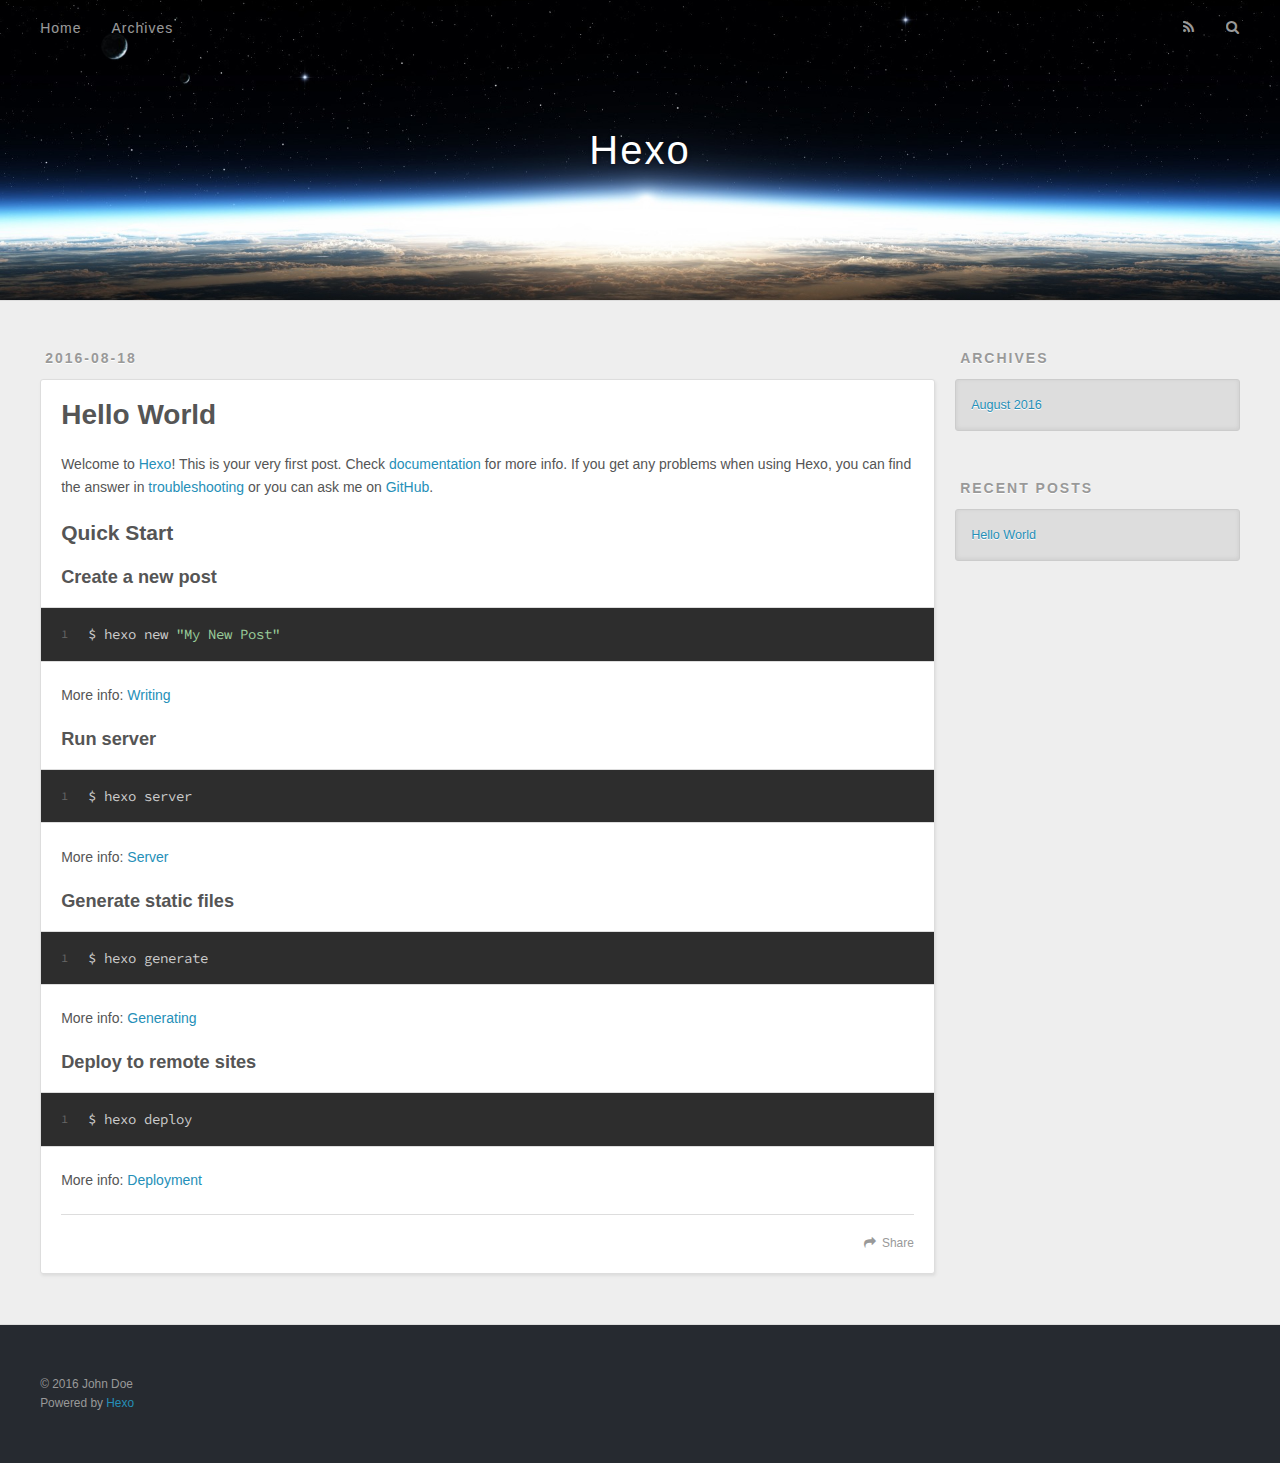
==== index.html @ 41f5c9bd "Site updated: 2016-08-18 12:53:48" ====
<!DOCTYPE html>
<html>
<head>
  <meta charset="utf-8">
  
  <title>Hexo</title>
  <meta name="viewport" content="width=device-width, initial-scale=1, maximum-scale=1">
  <meta property="og:type" content="website">
<meta property="og:title" content="Hexo">
<meta property="og:url" content="http://yoursite.com/index.html">
<meta property="og:site_name" content="Hexo">
<meta name="twitter:card" content="summary">
<meta name="twitter:title" content="Hexo">
  
    <link rel="alternate" href="/atom.xml" title="Hexo" type="application/atom+xml">
  
  
    <link rel="icon" href="/favicon.png">
  
  
    <link href="//fonts.googleapis.com/css?family=Source+Code+Pro" rel="stylesheet" type="text/css">
  
  <link rel="stylesheet" href="/css/style.css">
  

</head>

<body>
  <div id="container">
    <div id="wrap">
      <header id="header">
  <div id="banner"></div>
  <div id="header-outer" class="outer">
    <div id="header-title" class="inner">
      <h1 id="logo-wrap">
        <a href="/" id="logo">Hexo</a>
      </h1>
      
    </div>
    <div id="header-inner" class="inner">
      <nav id="main-nav">
        <a id="main-nav-toggle" class="nav-icon"></a>
        
          <a class="main-nav-link" href="/">Home</a>
        
          <a class="main-nav-link" href="/archives">Archives</a>
        
      </nav>
      <nav id="sub-nav">
        
          <a id="nav-rss-link" class="nav-icon" href="/atom.xml" title="RSS Feed"></a>
        
        <a id="nav-search-btn" class="nav-icon" title="Search"></a>
      </nav>
      <div id="search-form-wrap">
        <form action="//google.com/search" method="get" accept-charset="UTF-8" class="search-form"><input type="search" name="q" results="0" class="search-form-input" placeholder="Search"><button type="submit" class="search-form-submit">&#xF002;</button><input type="hidden" name="sitesearch" value="http://yoursite.com"></form>
      </div>
    </div>
  </div>
</header>
      <div class="outer">
        <section id="main">
  
    <article id="post-hello-world" class="article article-type-post" itemscope itemprop="blogPost">
  <div class="article-meta">
    <a href="/2016/08/18/hello-world/" class="article-date">
  <time datetime="2016-08-18T04:50:24.000Z" itemprop="datePublished">2016-08-18</time>
</a>
    
  </div>
  <div class="article-inner">
    
    
      <header class="article-header">
        
  
    <h1 itemprop="name">
      <a class="article-title" href="/2016/08/18/hello-world/">Hello World</a>
    </h1>
  

      </header>
    
    <div class="article-entry" itemprop="articleBody">
      
        <p>Welcome to <a href="https://hexo.io/" target="_blank" rel="external">Hexo</a>! This is your very first post. Check <a href="https://hexo.io/docs/" target="_blank" rel="external">documentation</a> for more info. If you get any problems when using Hexo, you can find the answer in <a href="https://hexo.io/docs/troubleshooting.html" target="_blank" rel="external">troubleshooting</a> or you can ask me on <a href="https://github.com/hexojs/hexo/issues" target="_blank" rel="external">GitHub</a>.</p>
<h2 id="Quick-Start"><a href="#Quick-Start" class="headerlink" title="Quick Start"></a>Quick Start</h2><h3 id="Create-a-new-post"><a href="#Create-a-new-post" class="headerlink" title="Create a new post"></a>Create a new post</h3><figure class="highlight bash"><table><tr><td class="gutter"><pre><div class="line">1</div></pre></td><td class="code"><pre><div class="line">$ hexo new <span class="string">"My New Post"</span></div></pre></td></tr></table></figure>
<p>More info: <a href="https://hexo.io/docs/writing.html" target="_blank" rel="external">Writing</a></p>
<h3 id="Run-server"><a href="#Run-server" class="headerlink" title="Run server"></a>Run server</h3><figure class="highlight bash"><table><tr><td class="gutter"><pre><div class="line">1</div></pre></td><td class="code"><pre><div class="line">$ hexo server</div></pre></td></tr></table></figure>
<p>More info: <a href="https://hexo.io/docs/server.html" target="_blank" rel="external">Server</a></p>
<h3 id="Generate-static-files"><a href="#Generate-static-files" class="headerlink" title="Generate static files"></a>Generate static files</h3><figure class="highlight bash"><table><tr><td class="gutter"><pre><div class="line">1</div></pre></td><td class="code"><pre><div class="line">$ hexo generate</div></pre></td></tr></table></figure>
<p>More info: <a href="https://hexo.io/docs/generating.html" target="_blank" rel="external">Generating</a></p>
<h3 id="Deploy-to-remote-sites"><a href="#Deploy-to-remote-sites" class="headerlink" title="Deploy to remote sites"></a>Deploy to remote sites</h3><figure class="highlight bash"><table><tr><td class="gutter"><pre><div class="line">1</div></pre></td><td class="code"><pre><div class="line">$ hexo deploy</div></pre></td></tr></table></figure>
<p>More info: <a href="https://hexo.io/docs/deployment.html" target="_blank" rel="external">Deployment</a></p>

      
    </div>
    <footer class="article-footer">
      <a data-url="http://yoursite.com/2016/08/18/hello-world/" data-id="cirzupwsw00000p3803bj6xdi" class="article-share-link">Share</a>
      
      
    </footer>
  </div>
  
</article>


  

</section>
        
          <aside id="sidebar">
  
    

  
    

  
    
  
    
  <div class="widget-wrap">
    <h3 class="widget-title">Archives</h3>
    <div class="widget">
      <ul class="archive-list"><li class="archive-list-item"><a class="archive-list-link" href="/archives/2016/08/">August 2016</a></li></ul>
    </div>
  </div>


  
    
  <div class="widget-wrap">
    <h3 class="widget-title">Recent Posts</h3>
    <div class="widget">
      <ul>
        
          <li>
            <a href="/2016/08/18/hello-world/">Hello World</a>
          </li>
        
      </ul>
    </div>
  </div>

  
</aside>
        
      </div>
      <footer id="footer">
  
  <div class="outer">
    <div id="footer-info" class="inner">
      &copy; 2016 John Doe<br>
      Powered by <a href="http://hexo.io/" target="_blank">Hexo</a>
    </div>
  </div>
</footer>
    </div>
    <nav id="mobile-nav">
  
    <a href="/" class="mobile-nav-link">Home</a>
  
    <a href="/archives" class="mobile-nav-link">Archives</a>
  
</nav>
    

<script src="//ajax.googleapis.com/ajax/libs/jquery/2.0.3/jquery.min.js"></script>


  <link rel="stylesheet" href="/fancybox/jquery.fancybox.css">
  <script src="/fancybox/jquery.fancybox.pack.js"></script>


<script src="/js/script.js"></script>

  </div>
</body>
</html>
---- css/style.css ----
body {
  width: 100%;
}
body:before,
body:after {
  content: "";
  display: table;
}
body:after {
  clear: both;
}
html,
body,
div,
span,
applet,
object,
iframe,
h1,
h2,
h3,
h4,
h5,
h6,
p,
blockquote,
pre,
a,
abbr,
acronym,
address,
big,
cite,
code,
del,
dfn,
em,
img,
ins,
kbd,
q,
s,
samp,
small,
strike,
strong,
sub,
sup,
tt,
var,
dl,
dt,
dd,
ol,
ul,
li,
fieldset,
form,
label,
legend,
table,
caption,
tbody,
tfoot,
thead,
tr,
th,
td {
  margin: 0;
  padding: 0;
  border: 0;
  outline: 0;
  font-weight: inherit;
  font-style: inherit;
  font-family: inherit;
  font-size: 100%;
  vertical-align: baseline;
}
body {
  line-height: 1;
  color: #000;
  background: #fff;
}
ol,
ul {
  list-style: none;
}
table {
  border-collapse: separate;
  border-spacing: 0;
  vertical-align: middle;
}
caption,
th,
td {
  text-align: left;
  font-weight: normal;
  vertical-align: middle;
}
a img {
  border: none;
}
input,
button {
  margin: 0;
  padding: 0;
}
input::-moz-focus-inner,
button::-moz-focus-inner {
  border: 0;
  padding: 0;
}
@font-face {
  font-family: FontAwesome;
  font-style: normal;
  font-weight: normal;
  src: url("fonts/fontawesome-webfont.eot?v=#4.0.3");
  src: url("fonts/fontawesome-webfont.eot?#iefix&v=#4.0.3") format("embedded-opentype"), url("fonts/fontawesome-webfont.woff?v=#4.0.3") format("woff"), url("fonts/fontawesome-webfont.ttf?v=#4.0.3") format("truetype"), url("fonts/fontawesome-webfont.svg#fontawesomeregular?v=#4.0.3") format("svg");
}
html,
body,
#container {
  height: 100%;
}
body {
  background: #eee;
  font: 14px "Helvetica Neue", Helvetica, Arial, sans-serif;
  -webkit-text-size-adjust: 100%;
}
.outer {
  max-width: 1220px;
  margin: 0 auto;
  padding: 0 20px;
}
.outer:before,
.outer:after {
  content: "";
  display: table;
}
.outer:after {
  clear: both;
}
.inner {
  display: inline;
  float: left;
  width: 98.33333333333333%;
  margin: 0 0.833333333333333%;
}
.left,
.alignleft {
  float: left;
}
.right,
.alignright {
  float: right;
}
.clear {
  clear: both;
}
#container {
  position: relative;
}
.mobile-nav-on {
  overflow: hidden;
}
#wrap {
  height: 100%;
  width: 100%;
  position: absolute;
  top: 0;
  left: 0;
  -webkit-transition: 0.2s ease-out;
  -moz-transition: 0.2s ease-out;
  -ms-transition: 0.2s ease-out;
  transition: 0.2s ease-out;
  z-index: 1;
  background: #eee;
}
.mobile-nav-on #wrap {
  left: 280px;
}
@media screen and (min-width: 768px) {
  #main {
    display: inline;
    float: left;
    width: 73.33333333333333%;
    margin: 0 0.833333333333333%;
  }
}
.article-date,
.article-category-link,
.archive-year,
.widget-title {
  text-decoration: none;
  text-transform: uppercase;
  letter-spacing: 2px;
  color: #999;
  margin-bottom: 1em;
  margin-left: 5px;
  line-height: 1em;
  text-shadow: 0 1px #fff;
  font-weight: bold;
}
.article-inner,
.archive-article-inner {
  background: #fff;
  -webkit-box-shadow: 1px 2px 3px #ddd;
  box-shadow: 1px 2px 3px #ddd;
  border: 1px solid #ddd;
  border-radius: 3px;
}
.article-entry h1,
.widget h1 {
  font-size: 2em;
}
.article-entry h2,
.widget h2 {
  font-size: 1.5em;
}
.article-entry h3,
.widget h3 {
  font-size: 1.3em;
}
.article-entry h4,
.widget h4 {
  font-size: 1.2em;
}
.article-entry h5,
.widget h5 {
  font-size: 1em;
}
.article-entry h6,
.widget h6 {
  font-size: 1em;
  color: #999;
}
.article-entry hr,
.widget hr {
  border: 1px dashed #ddd;
}
.article-entry strong,
.widget strong {
  font-weight: bold;
}
.article-entry em,
.widget em,
.article-entry cite,
.widget cite {
  font-style: italic;
}
.article-entry sup,
.widget sup,
.article-entry sub,
.widget sub {
  font-size: 0.75em;
  line-height: 0;
  position: relative;
  vertical-align: baseline;
}
.article-entry sup,
.widget sup {
  top: -0.5em;
}
.article-entry sub,
.widget sub {
  bottom: -0.2em;
}
.article-entry small,
.widget small {
  font-size: 0.85em;
}
.article-entry acronym,
.widget acronym,
.article-entry abbr,
.widget abbr {
  border-bottom: 1px dotted;
}
.article-entry ul,
.widget ul,
.article-entry ol,
.widget ol,
.article-entry dl,
.widget dl {
  margin: 0 20px;
  line-height: 1.6em;
}
.article-entry ul ul,
.widget ul ul,
.article-entry ol ul,
.widget ol ul,
.article-entry ul ol,
.widget ul ol,
.article-entry ol ol,
.widget ol ol {
  margin-top: 0;
  margin-bottom: 0;
}
.article-entry ul,
.widget ul {
  list-style: disc;
}
.article-entry ol,
.widget ol {
  list-style: decimal;
}
.article-entry dt,
.widget dt {
  font-weight: bold;
}
#header {
  height: 300px;
  position: relative;
  border-bottom: 1px solid #ddd;
}
#header:before,
#header:after {
  content: "";
  position: absolute;
  left: 0;
  right: 0;
  height: 40px;
}
#header:before {
  top: 0;
  background: -webkit-linear-gradient(rgba(0,0,0,0.2), transparent);
  background: -moz-linear-gradient(rgba(0,0,0,0.2), transparent);
  background: -ms-linear-gradient(rgba(0,0,0,0.2), transparent);
  background: linear-gradient(rgba(0,0,0,0.2), transparent);
}
#header:after {
  bottom: 0;
  background: -webkit-linear-gradient(transparent, rgba(0,0,0,0.2));
  background: -moz-linear-gradient(transparent, rgba(0,0,0,0.2));
  background: -ms-linear-gradient(transparent, rgba(0,0,0,0.2));
  background: linear-gradient(transparent, rgba(0,0,0,0.2));
}
#header-outer {
  height: 100%;
  position: relative;
}
#header-inner {
  position: relative;
  overflow: hidden;
}
#banner {
  position: absolute;
  top: 0;
  left: 0;
  width: 100%;
  height: 100%;
  background: url("images/banner.jpg") center #000;
  -webkit-background-size: cover;
  -moz-background-size: cover;
  background-size: cover;
  z-index: -1;
}
#header-title {
  text-align: center;
  height: 40px;
  position: absolute;
  top: 50%;
  left: 0;
  margin-top: -20px;
}
#logo,
#subtitle {
  text-decoration: none;
  color: #fff;
  font-weight: 300;
  text-shadow: 0 1px 4px rgba(0,0,0,0.3);
}
#logo {
  font-size: 40px;
  line-height: 40px;
  letter-spacing: 2px;
}
#subtitle {
  font-size: 16px;
  line-height: 16px;
  letter-spacing: 1px;
}
#subtitle-wrap {
  margin-top: 16px;
}
#main-nav {
  float: left;
  margin-left: -15px;
}
.nav-icon,
.main-nav-link {
  float: left;
  color: #fff;
  opacity: 0.6;
  text-decoration: none;
  text-shadow: 0 1px rgba(0,0,0,0.2);
  -webkit-transition: opacity 0.2s;
  -moz-transition: opacity 0.2s;
  -ms-transition: opacity 0.2s;
  transition: opacity 0.2s;
  display: block;
  padding: 20px 15px;
}
.nav-icon:hover,
.main-nav-link:hover {
  opacity: 1;
}
.nav-icon {
  font-family: FontAwesome;
  text-align: center;
  font-size: 14px;
  width: 14px;
  height: 14px;
  padding: 20px 15px;
  position: relative;
  cursor: pointer;
}
.main-nav-link {
  font-weight: 300;
  letter-spacing: 1px;
}
@media screen and (max-width: 479px) {
  .main-nav-link {
    display: none;
  }
}
#main-nav-toggle {
  display: none;
}
#main-nav-toggle:before {
  content: "\f0c9";
}
@media screen and (max-width: 479px) {
  #main-nav-toggle {
    display: block;
  }
}
#sub-nav {
  float: right;
  margin-right: -15px;
}
#nav-rss-link:before {
  content: "\f09e";
}
#nav-search-btn:before {
  content: "\f002";
}
#search-form-wrap {
  position: absolute;
  top: 15px;
  width: 150px;
  height: 30px;
  right: -150px;
  opacity: 0;
  -webkit-transition: 0.2s ease-out;
  -moz-transition: 0.2s ease-out;
  -ms-transition: 0.2s ease-out;
  transition: 0.2s ease-out;
}
#search-form-wrap.on {
  opacity: 1;
  right: 0;
}
@media screen and (max-width: 479px) {
  #search-form-wrap {
    width: 100%;
    right: -100%;
  }
}
.search-form {
  position: absolute;
  top: 0;
  left: 0;
  right: 0;
  background: #fff;
  padding: 5px 15px;
  border-radius: 15px;
  -webkit-box-shadow: 0 0 10px rgba(0,0,0,0.3);
  box-shadow: 0 0 10px rgba(0,0,0,0.3);
}
.search-form-input {
  border: none;
  background: none;
  color: #555;
  width: 100%;
  font: 13px "Helvetica Neue", Helvetica, Arial, sans-serif;
  outline: none;
}
.search-form-input::-webkit-search-results-decoration,
.search-form-input::-webkit-search-cancel-button {
  -webkit-appearance: none;
}
.search-form-submit {
  position: absolute;
  top: 50%;
  right: 10px;
  margin-top: -7px;
  font: 13px FontAwesome;
  border: none;
  background: none;
  color: #bbb;
  cursor: pointer;
}
.search-form-submit:hover,
.search-form-submit:focus {
  color: #777;
}
.article {
  margin: 50px 0;
}
.article-inner {
  overflow: hidden;
}
.article-meta:before,
.article-meta:after {
  content: "";
  display: table;
}
.article-meta:after {
  clear: both;
}
.article-date {
  float: left;
}
.article-category {
  float: left;
  line-height: 1em;
  color: #ccc;
  text-shadow: 0 1px #fff;
  margin-left: 8px;
}
.article-category:before {
  content: "\2022";
}
.article-category-link {
  margin: 0 12px 1em;
}
.article-header {
  padding: 20px 20px 0;
}
.article-title {
  text-decoration: none;
  font-size: 2em;
  font-weight: bold;
  color: #555;
  line-height: 1.1em;
  -webkit-transition: color 0.2s;
  -moz-transition: color 0.2s;
  -ms-transition: color 0.2s;
  transition: color 0.2s;
}
a.article-title:hover {
  color: #258fb8;
}
.article-entry {
  color: #555;
  padding: 0 20px;
}
.article-entry:before,
.article-entry:after {
  content: "";
  display: table;
}
.article-entry:after {
  clear: both;
}
.article-entry p,
.article-entry table {
  line-height: 1.6em;
  margin: 1.6em 0;
}
.article-entry h1,
.article-entry h2,
.article-entry h3,
.article-entry h4,
.article-entry h5,
.article-entry h6 {
  font-weight: bold;
}
.article-entry h1,
.article-entry h2,
.article-entry h3,
.article-entry h4,
.article-entry h5,
.article-entry h6 {
  line-height: 1.1em;
  margin: 1.1em 0;
}
.article-entry a {
  color: #258fb8;
  text-decoration: none;
}
.article-entry a:hover {
  text-decoration: underline;
}
.article-entry ul,
.article-entry ol,
.article-entry dl {
  margin-top: 1.6em;
  margin-bottom: 1.6em;
}
.article-entry img,
.article-entry video {
  max-width: 100%;
  height: auto;
  display: block;
  margin: auto;
}
.article-entry iframe {
  border: none;
}
.article-entry table {
  width: 100%;
  border-collapse: collapse;
  border-spacing: 0;
}
.article-entry th {
  font-weight: bold;
  border-bottom: 3px solid #ddd;
  padding-bottom: 0.5em;
}
.article-entry td {
  border-bottom: 1px solid #ddd;
  padding: 10px 0;
}
.article-entry blockquote {
  font-family: Georgia, "Times New Roman", serif;
  font-size: 1.4em;
  margin: 1.6em 20px;
  text-align: center;
}
.article-entry blockquote footer {
  font-size: 14px;
  margin: 1.6em 0;
  font-family: "Helvetica Neue", Helvetica, Arial, sans-serif;
}
.article-entry blockquote footer cite:before {
  content: "—";
  padding: 0 0.5em;
}
.article-entry .pullquote {
  text-align: left;
  width: 45%;
  margin: 0;
}
.article-entry .pullquote.left {
  margin-left: 0.5em;
  margin-right: 1em;
}
.article-entry .pullquote.right {
  margin-right: 0.5em;
  margin-left: 1em;
}
.article-entry .caption {
  color: #999;
  display: block;
  font-size: 0.9em;
  margin-top: 0.5em;
  position: relative;
  text-align: center;
}
.article-entry .video-container {
  position: relative;
  padding-top: 56.25%;
  height: 0;
  overflow: hidden;
}
.article-entry .video-container iframe,
.article-entry .video-container object,
.article-entry .video-container embed {
  position: absolute;
  top: 0;
  left: 0;
  width: 100%;
  height: 100%;
  margin-top: 0;
}
.article-more-link a {
  display: inline-block;
  line-height: 1em;
  padding: 6px 15px;
  border-radius: 15px;
  background: #eee;
  color: #999;
  text-shadow: 0 1px #fff;
  text-decoration: none;
}
.article-more-link a:hover {
  background: #258fb8;
  color: #fff;
  text-decoration: none;
  text-shadow: 0 1px #1e7293;
}
.article-footer {
  font-size: 0.85em;
  line-height: 1.6em;
  border-top: 1px solid #ddd;
  padding-top: 1.6em;
  margin: 0 20px 20px;
}
.article-footer:before,
.article-footer:after {
  content: "";
  display: table;
}
.article-footer:after {
  clear: both;
}
.article-footer a {
  color: #999;
  text-decoration: none;
}
.article-footer a:hover {
  color: #555;
}
.article-tag-list-item {
  float: left;
  margin-right: 10px;
}
.article-tag-list-link:before {
  content: "#";
}
.article-comment-link {
  float: right;
}
.article-comment-link:before {
  content: "\f075";
  font-family: FontAwesome;
  padding-right: 8px;
}
.article-share-link {
  cursor: pointer;
  float: right;
  margin-left: 20px;
}
.article-share-link:before {
  content: "\f064";
  font-family: FontAwesome;
  padding-right: 6px;
}
#article-nav {
  position: relative;
}
#article-nav:before,
#article-nav:after {
  content: "";
  display: table;
}
#article-nav:after {
  clear: both;
}
@media screen and (min-width: 768px) {
  #article-nav {
    margin: 50px 0;
  }
  #article-nav:before {
    width: 8px;
    height: 8px;
    position: absolute;
    top: 50%;
    left: 50%;
    margin-top: -4px;
    margin-left: -4px;
    content: "";
    border-radius: 50%;
    background: #ddd;
    -webkit-box-shadow: 0 1px 2px #fff;
    box-shadow: 0 1px 2px #fff;
  }
}
.article-nav-link-wrap {
  text-decoration: none;
  text-shadow: 0 1px #fff;
  color: #999;
  -webkit-box-sizing: border-box;
  -moz-box-sizing: border-box;
  box-sizing: border-box;
  margin-top: 50px;
  text-align: center;
  display: block;
}
.article-nav-link-wrap:hover {
  color: #555;
}
@media screen and (min-width: 768px) {
  .article-nav-link-wrap {
    width: 50%;
    margin-top: 0;
  }
}
@media screen and (min-width: 768px) {
  #article-nav-newer {
    float: left;
    text-align: right;
    padding-right: 20px;
  }
}
@media screen and (min-width: 768px) {
  #article-nav-older {
    float: right;
    text-align: left;
    padding-left: 20px;
  }
}
.article-nav-caption {
  text-transform: uppercase;
  letter-spacing: 2px;
  color: #ddd;
  line-height: 1em;
  font-weight: bold;
}
#article-nav-newer .article-nav-caption {
  margin-right: -2px;
}
.article-nav-title {
  font-size: 0.85em;
  line-height: 1.6em;
  margin-top: 0.5em;
}
.article-share-box {
  position: absolute;
  display: none;
  background: #fff;
  -webkit-box-shadow: 1px 2px 10px rgba(0,0,0,0.2);
  box-shadow: 1px 2px 10px rgba(0,0,0,0.2);
  border-radius: 3px;
  margin-left: -145px;
  overflow: hidden;
  z-index: 1;
}
.article-share-box.on {
  display: block;
}
.article-share-input {
  width: 100%;
  background: none;
  -webkit-box-sizing: border-box;
  -moz-box-sizing: border-box;
  box-sizing: border-box;
  font: 14px "Helvetica Neue", Helvetica, Arial, sans-serif;
  padding: 0 15px;
  color: #555;
  outline: none;
  border: 1px solid #ddd;
  border-radius: 3px 3px 0 0;
  height: 36px;
  line-height: 36px;
}
.article-share-links {
  background: #eee;
}
.article-share-links:before,
.article-share-links:after {
  content: "";
  display: table;
}
.article-share-links:after {
  clear: both;
}
.article-share-twitter,
.article-share-facebook,
.article-share-pinterest,
.article-share-google {
  width: 50px;
  height: 36px;
  display: block;
  float: left;
  position: relative;
  color: #999;
  text-shadow: 0 1px #fff;
}
.article-share-twitter:before,
.article-share-facebook:before,
.article-share-pinterest:before,
.article-share-google:before {
  font-size: 20px;
  font-family: FontAwesome;
  width: 20px;
  height: 20px;
  position: absolute;
  top: 50%;
  left: 50%;
  margin-top: -10px;
  margin-left: -10px;
  text-align: center;
}
.article-share-twitter:hover,
.article-share-facebook:hover,
.article-share-pinterest:hover,
.article-share-google:hover {
  color: #fff;
}
.article-share-twitter:before {
  content: "\f099";
}
.article-share-twitter:hover {
  background: #00aced;
  text-shadow: 0 1px #008abe;
}
.article-share-facebook:before {
  content: "\f09a";
}
.article-share-facebook:hover {
  background: #3b5998;
  text-shadow: 0 1px #2f477a;
}
.article-share-pinterest:before {
  content: "\f0d2";
}
.article-share-pinterest:hover {
  background: #cb2027;
  text-shadow: 0 1px #a21a1f;
}
.article-share-google:before {
  content: "\f0d5";
}
.article-share-google:hover {
  background: #dd4b39;
  text-shadow: 0 1px #be3221;
}
.article-gallery {
  background: #000;
  position: relative;
}
.article-gallery-photos {
  position: relative;
  overflow: hidden;
}
.article-gallery-img {
  display: none;
  max-width: 100%;
}
.article-gallery-img:first-child {
  display: block;
}
.article-gallery-img.loaded {
  position: absolute;
  display: block;
}
.article-gallery-img img {
  display: block;
  max-width: 100%;
  margin: 0 auto;
}
#comments {
  background: #fff;
  -webkit-box-shadow: 1px 2px 3px #ddd;
  box-shadow: 1px 2px 3px #ddd;
  padding: 20px;
  border: 1px solid #ddd;
  border-radius: 3px;
  margin: 50px 0;
}
#comments a {
  color: #258fb8;
}
.archives-wrap {
  margin: 50px 0;
}
.archives:before,
.archives:after {
  content: "";
  display: table;
}
.archives:after {
  clear: both;
}
.archive-year-wrap {
  margin-bottom: 1em;
}
.archives {
  -webkit-column-gap: 10px;
  -moz-column-gap: 10px;
  column-gap: 10px;
}
@media screen and (min-width: 480px) and (max-width: 767px) {
  .archives {
    -webkit-column-count: 2;
    -moz-column-count: 2;
    column-count: 2;
  }
}
@media screen and (min-width: 768px) {
  .archives {
    -webkit-column-count: 3;
    -moz-column-count: 3;
    column-count: 3;
  }
}
.archive-article {
  -webkit-column-break-inside: avoid;
  page-break-inside: avoid;
  overflow: hidden;
  break-inside: avoid-column;
}
.archive-article-inner {
  padding: 10px;
  margin-bottom: 15px;
}
.archive-article-title {
  text-decoration: none;
  font-weight: bold;
  color: #555;
  -webkit-transition: color 0.2s;
  -moz-transition: color 0.2s;
  -ms-transition: color 0.2s;
  transition: color 0.2s;
  line-height: 1.6em;
}
.archive-article-title:hover {
  color: #258fb8;
}
.archive-article-footer {
  margin-top: 1em;
}
.archive-article-date {
  color: #999;
  text-decoration: none;
  font-size: 0.85em;
  line-height: 1em;
  margin-bottom: 0.5em;
  display: block;
}
#page-nav {
  margin: 50px auto;
  background: #fff;
  -webkit-box-shadow: 1px 2px 3px #ddd;
  box-shadow: 1px 2px 3px #ddd;
  border: 1px solid #ddd;
  border-radius: 3px;
  text-align: center;
  color: #999;
  overflow: hidden;
}
#page-nav:before,
#page-nav:after {
  content: "";
  display: table;
}
#page-nav:after {
  clear: both;
}
#page-nav a,
#page-nav span {
  padding: 10px 20px;
  line-height: 1;
  height: 2ex;
}
#page-nav a {
  color: #999;
  text-decoration: none;
}
#page-nav a:hover {
  background: #999;
  color: #fff;
}
#page-nav .prev {
  float: left;
}
#page-nav .next {
  float: right;
}
#page-nav .page-number {
  display: inline-block;
}
@media screen and (max-width: 479px) {
  #page-nav .page-number {
    display: none;
  }
}
#page-nav .current {
  color: #555;
  font-weight: bold;
}
#page-nav .space {
  color: #ddd;
}
#footer {
  background: #262a30;
  padding: 50px 0;
  border-top: 1px solid #ddd;
  color: #999;
}
#footer a {
  color: #258fb8;
  text-decoration: none;
}
#footer a:hover {
  text-decoration: underline;
}
#footer-info {
  line-height: 1.6em;
  font-size: 0.85em;
}
.article-entry pre,
.article-entry .highlight {
  background: #2d2d2d;
  margin: 0 -20px;
  padding: 15px 20px;
  border-style: solid;
  border-color: #ddd;
  border-width: 1px 0;
  overflow: auto;
  color: #ccc;
  line-height: 22.400000000000002px;
}
.article-entry .highlight .gutter pre,
.article-entry .gist .gist-file .gist-data .line-numbers {
  color: #666;
  font-size: 0.85em;
}
.article-entry pre,
.article-entry code {
  font-family: "Source Code Pro", Consolas, Monaco, Menlo, Consolas, monospace;
}
.article-entry code {
  background: #eee;
  text-shadow: 0 1px #fff;
  padding: 0 0.3em;
}
.article-entry pre code {
  background: none;
  text-shadow: none;
  padding: 0;
}
.article-entry .highlight pre {
  border: none;
  margin: 0;
  padding: 0;
}
.article-entry .highlight table {
  margin: 0;
  width: auto;
}
.article-entry .highlight td {
  border: none;
  padding: 0;
}
.article-entry .highlight figcaption {
  font-size: 0.85em;
  color: #999;
  line-height: 1em;
  margin-bottom: 1em;
}
.article-entry .highlight figcaption:before,
.article-entry .highlight figcaption:after {
  content: "";
  display: table;
}
.article-entry .highlight figcaption:after {
  clear: both;
}
.article-entry .highlight figcaption a {
  float: right;
}
.article-entry .highlight .gutter pre {
  text-align: right;
  padding-right: 20px;
}
.article-entry .highlight .line {
  height: 22.400000000000002px;
}
.article-entry .highlight .line.marked {
  background: #515151;
}
.article-entry .gist {
  margin: 0 -20px;
  border-style: solid;
  border-color: #ddd;
  border-width: 1px 0;
  background: #2d2d2d;
  padding: 15px 20px 15px 0;
}
.article-entry .gist .gist-file {
  border: none;
  font-family: "Source Code Pro", Consolas, Monaco, Menlo, Consolas, monospace;
  margin: 0;
}
.article-entry .gist .gist-file .gist-data {
  background: none;
  border: none;
}
.article-entry .gist .gist-file .gist-data .line-numbers {
  background: none;
  border: none;
  padding: 0 20px 0 0;
}
.article-entry .gist .gist-file .gist-data .line-data {
  padding: 0 !important;
}
.article-entry .gist .gist-file .highlight {
  margin: 0;
  padding: 0;
  border: none;
}
.article-entry .gist .gist-file .gist-meta {
  background: #2d2d2d;
  color: #999;
  font: 0.85em "Helvetica Neue", Helvetica, Arial, sans-serif;
  text-shadow: 0 0;
  padding: 0;
  margin-top: 1em;
  margin-left: 20px;
}
.article-entry .gist .gist-file .gist-meta a {
  color: #258fb8;
  font-weight: normal;
}
.article-entry .gist .gist-file .gist-meta a:hover {
  text-decoration: underline;
}
pre .comment,
pre .title {
  color: #999;
}
pre .variable,
pre .attribute,
pre .tag,
pre .regexp,
pre .ruby .constant,
pre .xml .tag .title,
pre .xml .pi,
pre .xml .doctype,
pre .html .doctype,
pre .css .id,
pre .css .class,
pre .css .pseudo {
  color: #f2777a;
}
pre .number,
pre .preprocessor,
pre .built_in,
pre .literal,
pre .params,
pre .constant {
  color: #f99157;
}
pre .class,
pre .ruby .class .title,
pre .css .rules .attribute {
  color: #9c9;
}
pre .string,
pre .value,
pre .inheritance,
pre .header,
pre .ruby .symbol,
pre .xml .cdata {
  color: #9c9;
}
pre .css .hexcolor {
  color: #6cc;
}
pre .function,
pre .python .decorator,
pre .python .title,
pre .ruby .function .title,
pre .ruby .title .keyword,
pre .perl .sub,
pre .javascript .title,
pre .coffeescript .title {
  color: #69c;
}
pre .keyword,
pre .javascript .function {
  color: #c9c;
}
@media screen and (max-width: 479px) {
  #mobile-nav {
    position: absolute;
    top: 0;
    left: 0;
    width: 280px;
    height: 100%;
    background: #191919;
    border-right: 1px solid #fff;
  }
}
@media screen and (max-width: 479px) {
  .mobile-nav-link {
    display: block;
    color: #999;
    text-decoration: none;
    padding: 15px 20px;
    font-weight: bold;
  }
  .mobile-nav-link:hover {
    color: #fff;
  }
}
@media screen and (min-width: 768px) {
  #sidebar {
    display: inline;
    float: left;
    width: 23.333333333333332%;
    margin: 0 0.833333333333333%;
  }
}
.widget-wrap {
  margin: 50px 0;
}
.widget {
  color: #777;
  text-shadow: 0 1px #fff;
  background: #ddd;
  -webkit-box-shadow: 0 -1px 4px #ccc inset;
  box-shadow: 0 -1px 4px #ccc inset;
  border: 1px solid #ccc;
  padding: 15px;
  border-radius: 3px;
}
.widget a {
  color: #258fb8;
  text-decoration: none;
}
.widget a:hover {
  text-decoration: underline;
}
.widget ul ul,
.widget ol ul,
.widget dl ul,
.widget ul ol,
.widget ol ol,
.widget dl ol,
.widget ul dl,
.widget ol dl,
.widget dl dl {
  margin-left: 15px;
  list-style: disc;
}
.widget {
  line-height: 1.6em;
  word-wrap: break-word;
  font-size: 0.9em;
}
.widget ul,
.widget ol {
  list-style: none;
  margin: 0;
}
.widget ul ul,
.widget ol ul,
.widget ul ol,
.widget ol ol {
  margin: 0 20px;
}
.widget ul ul,
.widget ol ul {
  list-style: disc;
}
.widget ul ol,
.widget ol ol {
  list-style: decimal;
}
.category-list-count,
.tag-list-count,
.archive-list-count {
  padding-left: 5px;
  color: #999;
  font-size: 0.85em;
}
.category-list-count:before,
.tag-list-count:before,
.archive-list-count:before {
  content: "(";
}
.category-list-count:after,
.tag-list-count:after,
.archive-list-count:after {
  content: ")";
}
.tagcloud a {
  margin-right: 5px;
  display: inline-block;
}
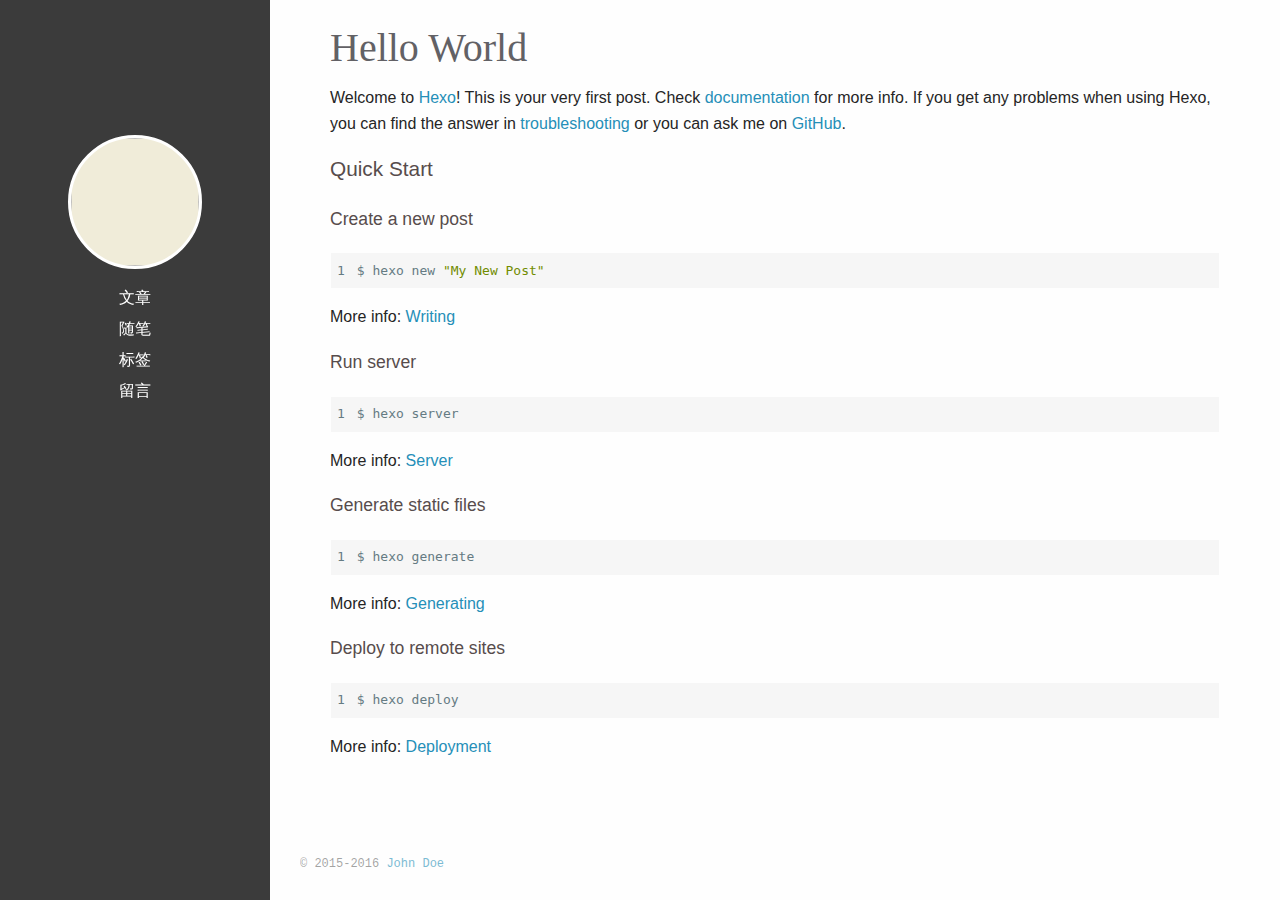
==== commit 503b7448: "Site updated: 2016-08-19 08:56:20" ====
--- a/index.html
+++ b/index.html
@@ -2,84 +2,80 @@
 <html>
 <head>
   <meta charset="utf-8">
-  
   <title>Hexo</title>
   <meta name="viewport" content="width=device-width, initial-scale=1, maximum-scale=1">
-  <meta property="og:type" content="website">
-<meta property="og:title" content="Hexo">
-<meta property="og:url" content="http://yoursite.com/index.html">
-<meta property="og:site_name" content="Hexo">
-<meta name="twitter:card" content="summary">
-<meta name="twitter:title" content="Hexo">
-  
-    <link rel="alternate" href="/atom.xml" title="Hexo" type="application/atom+xml">
+  <meta name="theme-color" content="#00796b">
+  <meta name="msapplication-TileColor" content="#4E8071"/>
   
   
-    <link rel="icon" href="/favicon.png">
+  <link rel="alternative" href="/atom.xml" title="Hexo" type="application/atom+xml">
   
-  
-    <link href="//fonts.googleapis.com/css?family=Source+Code+Pro" rel="stylesheet" type="text/css">
-  
-  <link rel="stylesheet" href="/css/style.css">
-  
-
+  <link rel="stylesheet" href="/css/style.css" type="text/css"> 
 </head>
 
+
 <body>
-  <div id="container">
-    <div id="wrap">
-      <header id="header">
-  <div id="banner"></div>
-  <div id="header-outer" class="outer">
-    <div id="header-title" class="inner">
-      <h1 id="logo-wrap">
-        <a href="/" id="logo">Hexo</a>
-      </h1>
-      
+
+  <div id="container" class="container">
+    <div class="left-col">
+    <div class="intrude-less">
+  <header id="header" class="inner">
+    <a href="/" class="profilepic">
+      <img src="http://7xrcp8.com1.z0.glb.clouddn.com/avatar.png" class="block-select js-avatar" style="width: 100%;height: 100%;opacity: 1;">
+	</a>
+	
+    <nav class="header-menu">
+      <ul>
+        <li><a href="/archives">文章</a></li><li><a href="/categories/note">随笔</a></li><li><a href="/tags">标签</a></li><li><a href="/feedback">留言</a></li>
+      </ul>
+    </nav>
+  </header>				
+</div>
+
+
     </div>
-    <div id="header-inner" class="inner">
-      <nav id="main-nav">
-        <a id="main-nav-toggle" class="nav-icon"></a>
-        
-          <a class="main-nav-link" href="/">Home</a>
-        
-          <a class="main-nav-link" href="/archives">Archives</a>
-        
-      </nav>
-      <nav id="sub-nav">
-        
-          <a id="nav-rss-link" class="nav-icon" href="/atom.xml" title="RSS Feed"></a>
-        
-        <a id="nav-search-btn" class="nav-icon" title="Search"></a>
-      </nav>
-      <div id="search-form-wrap">
-        <form action="//google.com/search" method="get" accept-charset="UTF-8" class="search-form"><input type="search" name="q" results="0" class="search-form-input" placeholder="Search"><button type="submit" class="search-form-submit">&#xF002;</button><input type="hidden" name="sitesearch" value="http://yoursite.com"></form>
-      </div>
-    </div>
+    <div class="mid-col">
+      <nav id="mobile-nav">
+  <div class="intrude-less">
+    <header id="header" class="inner">
+      <a href="/" class="profilepic">
+        <img src="http://7xrcp8.com1.z0.glb.clouddn.com/avatar.png" class="block-select js-avatar" style="width: 100%;height: 100%;opacity: 1;">
+	  </a>
+	  
+	  <nav class="header-menu">
+	    <ul>
+        <li><a href="/archives">文章</a></li><li><a href="/categories/note">随笔</a></li><li><a href="/tags">标签</a></li><li><a href="/feedback">留言</a></li><div class="clearfix"></div>
+		</ul>
+	  </nav>
+	</header>				
   </div>
-</header>
-      <div class="outer">
-        <section id="main">
+</nav>
+
+      <div class="body-wrap">
   
-    <article id="post-hello-world" class="article article-type-post" itemscope itemprop="blogPost">
-  <div class="article-meta">
-    <a href="/2016/08/18/hello-world/" class="article-date">
-  <time datetime="2016-08-18T04:50:24.000Z" itemprop="datePublished">2016-08-18</time>
-</a>
     
-  </div>
-  <div class="article-inner">
+<article id="post-hello-world" class="article article-type-post" itemscope itemprop="blogPost">
+
+   
+    
+  
+  <div class="article-inner block-select">
+  
     
     
       <header class="article-header">
         
+           
   
     <h1 itemprop="name">
       <a class="article-title" href="/2016/08/18/hello-world/">Hello World</a>
     </h1>
   
 
+        
       </header>
+      
+    
     
     <div class="article-entry" itemprop="articleBody">
       
@@ -94,87 +90,46 @@
 <p>More info: <a href="https://hexo.io/docs/deployment.html" target="_blank" rel="external">Deployment</a></p>
 
       
-    </div>
-    <footer class="article-footer">
-      <a data-url="http://yoursite.com/2016/08/18/hello-world/" data-id="cirzupwsw00000p3803bj6xdi" class="article-share-link">Share</a>
       
       
-    </footer>
+    </div>
+    
   </div>
   
 </article>
 
 
-  
 
-</section>
-        
-          <aside id="sidebar">
-  
-    
-
-  
-    
-
-  
-    
-  
-    
-  <div class="widget-wrap">
-    <h3 class="widget-title">Archives</h3>
-    <div class="widget">
-      <ul class="archive-list"><li class="archive-list-item"><a class="archive-list-link" href="/archives/2016/08/">August 2016</a></li></ul>
-    </div>
-  </div>
 
 
   
-    
-  <div class="widget-wrap">
-    <h3 class="widget-title">Recent Posts</h3>
-    <div class="widget">
-      <ul>
-        
-          <li>
-            <a href="/2016/08/18/hello-world/">Hello World</a>
-          </li>
-        
-      </ul>
-    </div>
-  </div>
+  
 
-  
-</aside>
-        
+</div>
+      <footer id="footer" class="block-select">
+  <div class="outer">
+    <div id="footer-info">
+      <div class="footer-left">&copy; 2015-2016
+        <a href="/aboutme/" class ="aboutme-foot-tag"> John Doe</a>
       </div>
-      <footer id="footer">
-  
-  <div class="outer">
-    <div id="footer-info" class="inner">
-      &copy; 2016 John Doe<br>
-      Powered by <a href="http://hexo.io/" target="_blank">Hexo</a>
     </div>
   </div>
 </footer>
+
     </div>
-    <nav id="mobile-nav">
-  
-    <a href="/" class="mobile-nav-link">Home</a>
-  
-    <a href="/archives" class="mobile-nav-link">Archives</a>
-  
-</nav>
-    
-
-<script src="//ajax.googleapis.com/ajax/libs/jquery/2.0.3/jquery.min.js"></script>
+    <script>
+	var ThemeXConfig = {fancybox: false,mathjax: false,animate: false,isHome: true,isPost: false,isArchive: false,isTag: false,isCategory: false,open_in_new: false, CDN_PATH: '' }
+</script>
 
 
-  <link rel="stylesheet" href="/fancybox/jquery.fancybox.css">
-  <script src="/fancybox/jquery.fancybox.pack.js"></script>
+    <script src="/js/jquery-1.9.1.min.js"></script>
+    <script src="/js/base.js"></script>
+    <script src="/js/jquery.lazyload.min.js"></script>
 
 
-<script src="/js/script.js"></script>
+
+
 
   </div>
 </body>
-</html>+</html>
--- a/css/style.css
+++ b/css/style.css
@@ -100,6 +100,13 @@
 a img {
   border: none;
 }
+ol {
+  list-style: decimal;
+  padding-left: 20px;
+}
+ul {
+  list-style: none;
+}
 input,
 button {
   margin: 0;
@@ -110,1107 +117,1394 @@
   border: 0;
   padding: 0;
 }
-@font-face {
-  font-family: FontAwesome;
-  font-style: normal;
-  font-weight: normal;
-  src: url("fonts/fontawesome-webfont.eot?v=#4.0.3");
-  src: url("fonts/fontawesome-webfont.eot?#iefix&v=#4.0.3") format("embedded-opentype"), url("fonts/fontawesome-webfont.woff?v=#4.0.3") format("woff"), url("fonts/fontawesome-webfont.ttf?v=#4.0.3") format("truetype"), url("fonts/fontawesome-webfont.svg#fontawesomeregular?v=#4.0.3") format("svg");
-}
 html,
 body,
 #container {
   height: 100%;
 }
 body {
-  background: #eee;
-  font: 14px "Helvetica Neue", Helvetica, Arial, sans-serif;
-  -webkit-text-size-adjust: 100%;
-}
-.outer {
-  max-width: 1220px;
-  margin: 0 auto;
-  padding: 0 20px;
-}
-.outer:before,
-.outer:after {
+  font-family: "Lucida Grande", Lucida Sans Unicode, Hiragino Sans GB, WenQuanYi Micro Hei, Verdana, Aril, sans-serif;
+  font-size: 16px;
+  background: #fff;
+  color: rgba(0,0,0,0.6);
+  -webkit-font-smoothing: antialiased;
+  -webkit-overflow-scrolling: touch;
+}
+h1,
+h2,
+h3 {
+  display: block;
+}
+h1 {
+  font-size: 1.5em;
+}
+h2 {
+  font-size: 1.3em;
+}
+h3 {
+  font-size: 1.1em;
+}
+h4,
+h5,
+h6 {
+  font-size: 1em;
+}
+a {
+  text-decoration: none;
+  outline-width: 0;
+  color: #258fb8;
+  outline: none;
+}
+.alignleft {
+  float: left;
+}
+.alignright {
+  float: right;
+}
+.clearfix {
+  *zoom: 1;
+}
+.clearfix:after {
   content: "";
   display: table;
-}
-.outer:after {
   clear: both;
 }
 .inner {
-  display: inline;
-  float: left;
-  width: 98.33333333333333%;
-  margin: 0 0.833333333333333%;
-}
-.left,
-.alignleft {
-  float: left;
-}
-.right,
-.alignright {
-  float: right;
-}
-.clear {
-  clear: both;
+  width: 1000px;
+  margin: 0 auto;
+}
+.hide {
+  display: none;
+}
+@media screen and (max-width: 1040px) {
+  .inner {
+    width: 100%;
+  }
 }
 #container {
   position: relative;
-}
-.mobile-nav-on {
+  min-height: 100%;
+}
+#container #mobile-nav {
+  display: none;
+}
+#container #mobile-nav .overlay {
+  height: 110px;
+  position: absolute;
+  width: 100%;
+}
+#container #mobile-nav .overlay.fixed {
+  position: fixed;
+  height: 42px;
+  z-index: 99;
+}
+#container #mobile-nav #header {
+  padding: 10px 0 0 0;
+}
+#container #mobile-nav #header .profilepic {
+  display: block;
+  position: relative;
+  z-index: 100;
+}
+#container #mobile-nav #header .header-menu {
+  height: auto;
+  margin: 0 10px;
+}
+#container #mobile-nav #header .header-menu ul {
+  text-align: center;
+  cursor: default;
+}
+#container #mobile-nav #header .header-menu li {
+  display: inline-block;
+  margin: 3px;
+}
+#container .left-col {
+  background: rgba(0,0,0,0.77);
+  -webkit-box-shadow: -5px 0 6px rgba(0,0,0,0.35);
+  box-shadow: -5px 0 6px rgba(0,0,0,0.35);
+  width: 270px;
+  position: fixed;
+  opacity: 1;
+  -webkit-transition: all 0.2s ease-in;
+  -moz-transition: all 0.2s ease-in;
+  -ms-transition: all 0.2s ease-in;
+  transition: all 0.2s ease-in;
+  height: 100%;
+  -webkit-user-select: none;
+  -webkit-user-select: none;
+  -moz-user-select: none;
+  -ms-user-select: none;
+  user-select: none;
+  -webkit-touch-callout: none;
+  cursor: default !important;
+}
+#container .left-col .intrude-less {
+  width: 90%;
+  text-align: center;
+  margin: 50% auto;
+}
+#container .mid-col {
+  position: absolute;
+  right: 0;
+  min-height: 100%;
+  background: #fefefe;
+  left: 270px;
+  width: auto;
+}
+@media screen and (max-width: 800px) {
+  #container .body-wrap {
+    margin: 10px 10px 80px 10px !important;
+  }
+  #container .left-col {
+    display: none;
+  }
+  #container .mid-col {
+    left: 0;
+  }
+  #container #header .header-nav {
+    position: relative;
+  }
+  #container .header-author.fixed {
+    position: fixed;
+    top: -13px;
+    width: 100%;
+    color: #fff;
+    font-family: Roboto, "Roboto", serif;
+  }
+  #container .overlay {
+    background: rgba(0,0,0,0.77);
+  }
+  #container .overlay .slider-trigger {
+    position: absolute;
+    z-index: 101;
+    bottom: 0;
+    left: 0;
+    width: 42px;
+    height: 42px;
+  }
+  #container .overlay .slider-trigger:before {
+    color: #fff;
+    content: "\f00b";
+    font: 16px;
+    width: 16px;
+    height: 16px;
+    margin-left: 9px;
+    margin-top: 14px;
+    display: block;
+  }
+  #container .article-header {
+    border-left: none;
+    padding-bottom: 0px;
+  }
+  #container .header-subtitle {
+    padding: 10px 24px 0 24px;
+    text-align: center;
+    color: rgba(255,255,255,0.5);
+    font-size: 0.9rem;
+    line-height: 25px;
+    overflow: hidden;
+    text-overflow: ellipsis;
+    display: -webkit-box;
+    -webkit-line-clamp: 2;
+    -webkit-box-orient: vertical;
+  }
+  #container .article-info-index.article-info {
+    padding-top: 10px;
+    margin: 0;
+    border-top: 1px solid #ddd;
+  }
+  #container .article-info-post.article-info {
+    margin: 0;
+    padding-top: 10px;
+    border: none;
+  }
+  #container .article-more-link a {
+    float: right;
+  }
+  #container #viewer-box .viewer-box-l {
+    font-size: 14px;
+  }
+  #container .article {
+    margin: 0 0 40px 0;
+    font-size: 14px;
+  }
+  #container .article .img {
+    max-width: 100%;
+  }
+  #container .article .article-entry {
+    padding-left: 0;
+    padding-right: 0;
+  }
+  #container .article .article-title {
+    font-size: 1.2em;
+    display: block;
+    margin: 0;
+  }
+  #container .article .article-meta {
+    width: auto;
+    height: 20px;
+    margin-top: -20px;
+    position: ralative;
+  }
+  #container .article .article-meta .article-date {
+    font-size: 12px;
+    border-radius: 0;
+    color: #666;
+    background: none;
+    height: auto;
+    padding: 0;
+    margin: 0;
+    width: 100%;
+    text-align: left;
+    margin-left: 10px;
+  }
+  #container .article .article-meta .article-date time {
+    width: auto;
+    float: right;
+    margin-right: 10px;
+  }
+  #container .article .article-meta .article-tag-list {
+    margin-top: 7px;
+    position: absolute;
+    right: 10px;
+    top: 0;
+  }
+  #container .article .article-meta .article-tag-list:before {
+    float: left;
+    margin-top: 1px;
+    left: 0;
+  }
+  #container .article .article-meta .article-tag-list .article-tag-list-item {
+    float: left;
+    padding-left: 0;
+    width: auto;
+    max-width: 83px;
+  }
+  #container .article .article-meta .article-category {
+    margin-top: 7px;
+    position: absolute;
+    right: 10px;
+    top: -30px;
+  }
+  #container .article .article-meta .article-category:before {
+    float: left;
+    margin-top: 1px;
+    left: 15px;
+  }
+  #container .article .article-meta .article-category .article-category-link {
+    max-width: 83px;
+    width: auto;
+    padding-left: 10px;
+  }
+  #container .article .article-nav-link-wrap {
+    margin: 5px 0;
+  }
+  #container .article .article-nav-link-wrap strong {
+    float: left;
+    margin-right: 5px;
+  }
+  #container .article #article-nav-older {
+    float: none;
+    display: block;
+  }
+  #container .top-article-tile {
+    color: #fff;
+    background: #626165;
+    border-left: 5px solid #ffbf6f;
+    margin-left: 0;
+    font-weight: 300;
+    line-height: 35px;
+    margin-bottom: 20px;
+    font-size: 1rem;
+    font-family: "Fjalla One", serif;
+    -o-transition: color 0.3s;
+    -webkit-transition: color 0.3s;
+    -moz-transition: color 0.3s;
+    -ms-transition: color 0.3s;
+    transition: color 0.3s;
+  }
+  #container .share {
+    padding: 3px 10px;
+  }
+  #container .duoshuo {
+    padding: 0 13px;
+  }
+  #container #disqus_thread {
+    padding: 0 13px;
+  }
+  #container #mobile-nav {
+    display: block;
+    -webkit-user-select: none;
+    -webkit-user-select: none;
+    -moz-user-select: none;
+    -ms-user-select: none;
+    user-select: none;
+    -webkit-touch-callout: none;
+    cursor: default !important;
+    background: rgba(0,0,0,0.77);
+    -webkit-box-shadow: 0 1px 6px rgba(0,0,0,0.35);
+    box-shadow: 0 1px 6px rgba(0,0,0,0.35);
+  }
+  #container #page-nav .extend {
+    opacity: 1;
+  }
+  #container .instagram .open-ins {
+    left: 2px;
+    top: -30px;
+    color: #aaa;
+  }
+  #container .info-on-right {
+    float: initial;
+  }
+  #container .archives-wrap {
+    margin: 10px 10px 0px;
+    padding: 10px;
+  }
+  #container .archives-wrap .archive-article-title {
+    font-size: 14px;
+  }
+  #container .archives-wrap .archive-year-wrap {
+    position: relative;
+    padding: 0 0 0 0;
+  }
+  #container .archives-wrap .archive-year-wrap a {
+    padding: 0 0 0 0;
+  }
+  #container .archives-wrap .article-meta .archive-article-date {
+    font-size: 14px;
+    margin-right: 10px;
+    margin-top: -5px;
+  }
+  #container .archives-wrap .article-meta .article-tag-list-link {
+    font-size: 12px;
+  }
+  #container .archives .archive-article {
+    padding: 10px 0;
+    margin-left: 0;
+  }
+  #container #footer .footer-left {
+    float: initial;
+    margin-bottom: 10px;
+  }
+  #container #footer .footer-right {
+    float: initial;
+  }
+}
+.datetime-published-tag {
+  color: #909090;
+}
+.header-author {
+  color: #fff;
+  text-align: center;
+  margin: 0.67em 0;
+  font-family: Roboto, "Roboto", serif;
+  font-size: 30px;
+  -webkit-transition: 0.3s;
+  -moz-transition: 0.3s;
+  -ms-transition: 0.3s;
+  transition: 0.3s;
+}
+#js-aboutme {
+  color: #fff;
+}
+.nav-shadow {
+  -webkit-box-shadow: 0 1px 6px rgba(0,0,0,0.35);
+  box-shadow: 0 1px 6px rgba(0,0,0,0.35);
+}
+#header {
+  width: 100%;
+}
+#header a {
+  color: #fff;
+}
+#header a:hover {
+  color: #ccc;
+}
+#header .profilepic {
+  background: #f0ecd9 none repeat scroll 0 0;
+  border: 3px solid #fff;
+  border-radius: 500px;
+  display: block;
+  height: 128px;
+  margin: 0 auto;
   overflow: hidden;
-}
-#wrap {
-  height: 100%;
-  width: 100%;
-  position: absolute;
-  top: 0;
-  left: 0;
-  -webkit-transition: 0.2s ease-out;
-  -moz-transition: 0.2s ease-out;
-  -ms-transition: 0.2s ease-out;
-  transition: 0.2s ease-out;
-  z-index: 1;
-  background: #eee;
-}
-.mobile-nav-on #wrap {
-  left: 280px;
-}
-@media screen and (min-width: 768px) {
-  #main {
-    display: inline;
-    float: left;
-    width: 73.33333333333333%;
-    margin: 0 0.833333333333333%;
-  }
-}
-.article-date,
-.article-category-link,
-.archive-year,
-.widget-title {
-  text-decoration: none;
-  text-transform: uppercase;
-  letter-spacing: 2px;
-  color: #999;
-  margin-bottom: 1em;
-  margin-left: 5px;
-  line-height: 1em;
-  text-shadow: 0 1px #fff;
-  font-weight: bold;
-}
-.article-inner,
-.archive-article-inner {
-  background: #fff;
-  -webkit-box-shadow: 1px 2px 3px #ddd;
-  box-shadow: 1px 2px 3px #ddd;
-  border: 1px solid #ddd;
-  border-radius: 3px;
-}
-.article-entry h1,
-.widget h1 {
-  font-size: 2em;
-}
-.article-entry h2,
-.widget h2 {
-  font-size: 1.5em;
-}
-.article-entry h3,
-.widget h3 {
-  font-size: 1.3em;
-}
-.article-entry h4,
-.widget h4 {
-  font-size: 1.2em;
-}
-.article-entry h5,
-.widget h5 {
-  font-size: 1em;
-}
-.article-entry h6,
-.widget h6 {
-  font-size: 1em;
-  color: #999;
-}
-.article-entry hr,
-.widget hr {
-  border: 1px dashed #ddd;
-}
-.article-entry strong,
-.widget strong {
-  font-weight: bold;
-}
-.article-entry em,
-.widget em,
-.article-entry cite,
-.widget cite {
-  font-style: italic;
-}
-.article-entry sup,
-.widget sup,
-.article-entry sub,
-.widget sub {
-  font-size: 0.75em;
-  line-height: 0;
-  position: relative;
-  vertical-align: baseline;
-}
-.article-entry sup,
-.widget sup {
-  top: -0.5em;
-}
-.article-entry sub,
-.widget sub {
-  bottom: -0.2em;
-}
-.article-entry small,
-.widget small {
-  font-size: 0.85em;
-}
-.article-entry acronym,
-.widget acronym,
-.article-entry abbr,
-.widget abbr {
-  border-bottom: 1px dotted;
-}
-.article-entry ul,
-.widget ul,
-.article-entry ol,
-.widget ol,
-.article-entry dl,
-.widget dl {
-  margin: 0 20px;
-  line-height: 1.6em;
-}
-.article-entry ul ul,
-.widget ul ul,
-.article-entry ol ul,
-.widget ol ul,
-.article-entry ul ol,
-.widget ul ol,
-.article-entry ol ol,
-.widget ol ol {
-  margin-top: 0;
-  margin-bottom: 0;
-}
-.article-entry ul,
-.widget ul {
-  list-style: disc;
-}
-.article-entry ol,
-.widget ol {
-  list-style: decimal;
-}
-.article-entry dt,
-.widget dt {
-  font-weight: bold;
-}
-#header {
-  height: 300px;
-  position: relative;
-  border-bottom: 1px solid #ddd;
-}
-#header:before,
-#header:after {
-  content: "";
-  position: absolute;
-  left: 0;
-  right: 0;
-  height: 40px;
-}
-#header:before {
-  top: 0;
-  background: -webkit-linear-gradient(rgba(0,0,0,0.2), transparent);
-  background: -moz-linear-gradient(rgba(0,0,0,0.2), transparent);
-  background: -ms-linear-gradient(rgba(0,0,0,0.2), transparent);
-  background: linear-gradient(rgba(0,0,0,0.2), transparent);
-}
-#header:after {
-  bottom: 0;
-  background: -webkit-linear-gradient(transparent, rgba(0,0,0,0.2));
-  background: -moz-linear-gradient(transparent, rgba(0,0,0,0.2));
-  background: -ms-linear-gradient(transparent, rgba(0,0,0,0.2));
-  background: linear-gradient(transparent, rgba(0,0,0,0.2));
-}
-#header-outer {
-  height: 100%;
-  position: relative;
-}
-#header-inner {
-  position: relative;
-  overflow: hidden;
-}
-#banner {
-  position: absolute;
-  top: 0;
-  left: 0;
+  position: relative;
+  text-align: center;
+  width: 128px;
+  z-index: 100;
+}
+#header .profilepic img {
+  width: 20%;
+  height: 20%;
+  border-radius: 300px;
+  opacity: 0;
+  -webkit-transition: all 0.2s ease-in;
+}
+#header .profilepic img.show {
   width: 100%;
   height: 100%;
-  background: url("images/banner.jpg") center #000;
-  -webkit-background-size: cover;
-  -moz-background-size: cover;
-  background-size: cover;
-  z-index: -1;
-}
-#header-title {
+  opacity: 1;
+}
+#header .header-subtitle {
   text-align: center;
-  height: 40px;
-  position: absolute;
-  top: 50%;
-  left: 0;
-  margin-top: -20px;
-}
-#logo,
-#subtitle {
-  text-decoration: none;
-  color: #fff;
+  color: rgba(255,255,255,0.6);
+  font-size: 0.9rem;
+  line-height: 30px;
+  overflow: hidden;
+  text-overflow: ellipsis;
+  display: -webkit-box;
+  -webkit-line-clamp: 2;
+  -webkit-box-orient: vertical;
+  margin: 20px 0 0 0;
+}
+#header .header-menu {
   font-weight: 300;
-  text-shadow: 0 1px 4px rgba(0,0,0,0.3);
-}
-#logo {
-  font-size: 40px;
-  line-height: 40px;
-  letter-spacing: 2px;
-}
-#subtitle {
+  line-height: 31px;
+  text-transform: uppercase;
+  float: none;
+  height: 150px;
+  text-align: center;
+  display: -webkit-box;
+  -webkit-box-orient: horizontal;
+  -webkit-box-pack: center;
+  -webkit-box-align: center;
+}
+#header .header-menu li {
+  cursor: default;
+}
+#header .header-menu li a {
   font-size: 16px;
-  line-height: 16px;
-  letter-spacing: 1px;
-}
-#subtitle-wrap {
-  margin-top: 16px;
-}
-#main-nav {
-  float: left;
-  margin-left: -15px;
-}
-.nav-icon,
-.main-nav-link {
-  float: left;
-  color: #fff;
-  opacity: 0.6;
-  text-decoration: none;
-  text-shadow: 0 1px rgba(0,0,0,0.2);
-  -webkit-transition: opacity 0.2s;
-  -moz-transition: opacity 0.2s;
-  -ms-transition: opacity 0.2s;
-  transition: opacity 0.2s;
+  min-width: 300px;
+}
+#header .turn-left {
+  -webkit-transform: translate(-100%, 0);
+  -moz-transform: translate(-100%, 0);
+  -ms-transform: translate(-100%, 0);
+  transform: translate(-100%, 0);
+}
+#header .header-nav {
+  width: 100%;
+  position: absolute;
+  -webkit-transition: -webkit-transform 0.3s ease-in;
+  -moz-transition: -moz-transform 0.3s ease-in;
+  -ms-transition: -ms-transform 0.3s ease-in;
+  transition: transform 0.3s ease-in;
+}
+.block-select {
+  -webkit-touch-callout: none;
+  -webkit-user-select: none;
+  -webkit-user-select: none;
+  -moz-user-select: none;
+  -ms-user-select: none;
+  user-select: none;
+  cursor: default !important;
+}
+.meta-on-right {
+  width: 120px;
+  font-size: 14;
+  position: absolute;
+  right: 0;
+  top: 10px;
+  text-align: center;
+  z-index: 1;
+}
+.top-article-container {
+  float: left !important;
+  margin: 10px 0px 40px 0px;
+}
+.archives-wrap {
+  position: relative;
+  border-bottom: 1px dashed #eee;
+  background: #fff;
+}
+.archives-wrap:first-child {
+  margin-top: 30px;
+}
+.archives-wrap:last-child {
+  margin-bottom: 80px;
+}
+.archives-wrap .archive-year-wrap {
+  line-height: 35px;
+  width: 200px;
+  position: absolute;
+  padding-top: 15px;
+  font-size: 1.8em;
+}
+.archives-wrap .archive-year-wrap a {
+  color: #666;
+  font-weight: bold;
+}
+.archives {
+  position: relative;
+}
+.archives .article-info {
+  border: none;
+}
+.archives .archive-article {
+  margin-left: 100px;
+  padding: 20px 0;
+  border-bottom: 1px dashed #eee;
+  border-top: 1px solid #fff;
+  position: relative;
+}
+.archives .archive-article:first-child {
+  border-top: none;
+}
+.archives .archive-article:last-child {
+  border-bottom: none;
+}
+.archives .archive-article-title {
+  font-size: 16px;
+  color: #333;
+  -webkit-transition: color 0.3s;
+  -moz-transition: color 0.3s;
+  -ms-transition: color 0.3s;
+  transition: color 0.3s;
+}
+.archives .archive-article-title:hover {
+  color: #657b83;
+}
+.archives .archive-article-title span {
   display: block;
-  padding: 20px 15px;
-}
-.nav-icon:hover,
-.main-nav-link:hover {
-  opacity: 1;
-}
-.nav-icon {
-  font-family: FontAwesome;
-  text-align: center;
+  color: #a8a8a8;
+  font-size: 12px;
+  line-height: 14px;
+  height: 7px;
+  padding-left: 2px;
+}
+.archives .archive-article-title span:before {
+  display: inline-block;
+  content: "“";
+  font-family: serif;
+  font-size: 30px;
+  float: left;
+  margin: 4px 4px 0 -12px;
+  color: #c8c8c8;
+}
+.archive-article-inner .archive-article-header {
+  position: relative;
+}
+.archive-article-inner .article-meta {
+  position: relative;
+  float: right;
+  top: 15px;
+  color: #555;
+  background: none;
+  text-align: right;
+  width: auto;
+}
+.archive-article-inner .article-meta .article-date time {
+  color: #aaa;
+}
+.archive-article-inner .article-meta .archive-article-date,
+.archive-article-inner .article-meta .article-tag-list {
+  margin-right: 30px;
+  display: -moz-inline-stack;
+  display: inline-block;
+  vertical-align: middle;
+  zoom: 1;
+  color: #666;
+}
+.archive-article-inner .article-meta .archive-article-date {
+  cursor: default;
+  margin-bottom: 5px;
+  margin-top: -10px;
+  font-size: 16px;
+}
+.archive-article-inner .article-meta .archive-article-date time:before {
+  content: "\f073";
+  color: #999;
+  position: relative;
+  margin-right: 10px;
+  font: 16px;
+}
+.archive-article-inner .article-meta .article-category:before {
+  float: left;
+  margin-top: 1px;
+  left: 15px;
+}
+.archive-article-inner .article-meta .article-category .article-category-link {
+  width: auto;
+  max-width: 83px;
+  padding-left: 10px;
+}
+.archive-article-inner .article-meta .article-tag-list {
+  margin-top: 0px;
+}
+.archive-article-inner .article-meta .article-tag-list:before {
+  left: 15px;
+}
+.archive-article-inner .article-meta .article-tag-list .article-tag-list-item {
+  display: inline-block;
+  width: auto;
+  max-width: 83px;
+  padding-left: 8px;
+  font-size: 12px;
+}
+.body-wrap {
+  margin: 30px 60px 80px 60px !important;
+}
+.article {
+  margin: 0 0 50px 0;
+  clear: both;
+  position: relative;
+  -webkit-transition: all 0.2s ease-in;
+}
+.article.show {
+  visibility: visible;
+  -webkit-animation: cd-bounce-1 0.6s;
+  -moz-animation: cd-bounce-1 0.6s;
+  -webkit-animation: cd-bounce-1 0.6s;
+  -moz-animation: cd-bounce-1 0.6s;
+  -ms-animation: cd-bounce-1 0.6s;
+  animation: cd-bounce-1 0.6s;
+}
+.article.hidden {
+  visibility: hidden;
+}
+.article img {
+  pointer-events: none;
+  max-width: 100%;
+  -webkit-user-select: none;
+  -webkit-user-select: none;
+  -moz-user-select: none;
+  -ms-user-select: none;
+  user-select: none;
+  cursor: default !important;
+}
+@-webkit-keyframes cd-bounce-1 {
+  0% {
+    opacity: 0;
+    -webkit-transform: scale(1);
+  }
+  60% {
+    opacity: 1;
+    -webkit-transform: scale(1.01);
+  }
+  100% {
+    -webkit-transform: scale(1);
+  }
+}
+@-moz-keyframes cd-bounce-1 {
+  0% {
+    opacity: 0;
+    -moz-transform: scale(1);
+  }
+  60% {
+    opacity: 1;
+    -moz-transform: scale(1.01);
+  }
+  100% {
+    -moz-transform: scale(1);
+  }
+}
+.article-index {
+  margin-left: 200px;
+  padding: 15px 0;
+  margin-right: 75px;
+}
+.article-index .brief {
+  display: block;
+  color: #a8a8a8;
+  font-size: 12px;
+  line-height: 14px;
+  height: 7px;
+  padding-left: 2px;
+}
+.article-index .brief:before {
+  display: inline-block;
+  content: "“";
+  font-family: serif;
+  font-size: 30px;
+  float: left;
+  margin: 4px 4px 0 -12px;
+  color: #c8c8c8;
+}
+.article-title {
+  color: #626165;
+  margin-left: 0px;
+  font-weight: 300;
+  line-height: 35px;
+  margin-bottom: 40px;
+  font-size: 2.5rem;
+  font-family: "Fjalla One", serif;
+  -webkit-transition: color 0.3s;
+  -moz-transition: color 0.3s;
+  -o-transition: color 0.3s;
+  -webkit-transition: color 0.3s;
+  -moz-transition: color 0.3s;
+  -ms-transition: color 0.3s;
+  transition: color 0.3s;
+}
+.article-inner {
+  position: relative;
+}
+.article-header {
+  padding-bottom: 10px;
+}
+.article-info.info-on-right {
+  margin: 10px 0 0 0;
+  float: right;
+}
+.article-info-index.article-info {
+  padding-top: 20px;
+  margin: 30px 30px 0 30px;
+  border-top: 1px solid #ddd;
+}
+.article-info-post.article-info {
+  padding: 0;
+  border: none;
+  margin: -30px 0 20px 0px;
+}
+.article-entry {
+  color: #252525;
+  line-height: 1.6em;
+}
+.article-entry p {
+  margin-top: 10px;
+}
+.article-entry p code,
+.article-entry li code {
+  padding: 1px 3px;
+  margin: 0 3px;
+  background: #ddd;
+  border: 1px solid #ccc;
+  font-family: "menlo", consolas, monospace;
+  word-wrap: break-word;
   font-size: 14px;
-  width: 14px;
-  height: 14px;
-  padding: 20px 15px;
-  position: relative;
-  cursor: pointer;
-}
-.main-nav-link {
+}
+.article-entry blockquote {
+  background: #ddd;
+  border-left: 5px solid #ccc;
+  padding: 15px 20px;
+  margin-top: 10px;
+  border-left: 5px solid #657b83;
+  background: #f6f6f6;
+}
+.article-entry blockquote p {
+  margin-top: 0;
+}
+.article-entry em {
+  font-style: italic;
+}
+.article-entry ul li:before {
+  content: "";
+  width: 6px;
+  height: 6px;
+  border: 1px solid #999;
+  border-radius: 10px;
+  background: #aaa;
+  display: inline-block;
+  margin-right: 10px;
+  float: left;
+  margin-top: 12px;
+}
+.article-entry ul,
+.article-entry ol {
+  font-size: 14px;
+  margin: 10px 0px;
+}
+.article-entry li ul,
+.article-entry li ol {
+  margin-left: 30px;
+}
+.article-entry li ul li:before,
+.article-entry li ol li:before {
+  content: "";
+  background: #dedede;
+}
+.article-entry h1 {
+  margin-top: 30px;
+  border-bottom: 1px solid #ddd;
+}
+.article-entry h2 {
+  margin-top: 20px;
   font-weight: 300;
-  letter-spacing: 1px;
-}
-@media screen and (max-width: 479px) {
-  .main-nav-link {
-    display: none;
-  }
-}
-#main-nav-toggle {
-  display: none;
-}
-#main-nav-toggle:before {
-  content: "\f0c9";
-}
-@media screen and (max-width: 479px) {
-  #main-nav-toggle {
-    display: block;
-  }
-}
-#sub-nav {
-  float: right;
-  margin-right: -15px;
-}
-#nav-rss-link:before {
-  content: "\f09e";
-}
-#nav-search-btn:before {
-  content: "\f002";
-}
-#search-form-wrap {
-  position: absolute;
-  top: 15px;
-  width: 150px;
-  height: 30px;
-  right: -150px;
-  opacity: 0;
-  -webkit-transition: 0.2s ease-out;
-  -moz-transition: 0.2s ease-out;
-  -ms-transition: 0.2s ease-out;
-  transition: 0.2s ease-out;
-}
-#search-form-wrap.on {
-  opacity: 1;
-  right: 0;
-}
-@media screen and (max-width: 479px) {
-  #search-form-wrap {
-    width: 100%;
-    right: -100%;
-  }
-}
-.search-form {
-  position: absolute;
-  top: 0;
-  left: 0;
-  right: 0;
-  background: #fff;
-  padding: 5px 15px;
-  border-radius: 15px;
-  -webkit-box-shadow: 0 0 10px rgba(0,0,0,0.3);
-  box-shadow: 0 0 10px rgba(0,0,0,0.3);
-}
-.search-form-input {
-  border: none;
-  background: none;
-  color: #555;
-  width: 100%;
-  font: 13px "Helvetica Neue", Helvetica, Arial, sans-serif;
-  outline: none;
-}
-.search-form-input::-webkit-search-results-decoration,
-.search-form-input::-webkit-search-cancel-button {
-  -webkit-appearance: none;
-}
-.search-form-submit {
-  position: absolute;
-  top: 50%;
-  right: 10px;
-  margin-top: -7px;
-  font: 13px FontAwesome;
-  border: none;
-  background: none;
-  color: #bbb;
-  cursor: pointer;
-}
-.search-form-submit:hover,
-.search-form-submit:focus {
-  color: #777;
-}
-.article {
-  margin: 50px 0;
-}
-.article-inner {
-  overflow: hidden;
-}
-.article-meta:before,
-.article-meta:after {
-  content: "";
-  display: table;
-}
-.article-meta:after {
-  clear: both;
-}
-.article-date {
-  float: left;
-}
-.article-category {
-  float: left;
-  line-height: 1em;
-  color: #ccc;
-  text-shadow: 0 1px #fff;
-  margin-left: 8px;
-}
-.article-category:before {
-  content: "\2022";
-}
-.article-category-link {
-  margin: 0 12px 1em;
-}
-.article-header {
-  padding: 20px 20px 0;
-}
-.article-title {
-  text-decoration: none;
-  font-size: 2em;
-  font-weight: bold;
-  color: #555;
-  line-height: 1.1em;
-  -webkit-transition: color 0.2s;
-  -moz-transition: color 0.2s;
-  -ms-transition: color 0.2s;
-  transition: color 0.2s;
-}
-a.article-title:hover {
-  color: #258fb8;
-}
-.article-entry {
-  color: #555;
-  padding: 0 20px;
-}
-.article-entry:before,
-.article-entry:after {
-  content: "";
-  display: table;
-}
-.article-entry:after {
-  clear: both;
-}
-.article-entry p,
-.article-entry table {
-  line-height: 1.6em;
-  margin: 1.6em 0;
-}
-.article-entry h1,
-.article-entry h2,
+  color: #574c4c;
+  padding-bottom: 5px;
+}
 .article-entry h3,
 .article-entry h4,
 .article-entry h5,
 .article-entry h6 {
-  font-weight: bold;
-}
-.article-entry h1,
-.article-entry h2,
-.article-entry h3,
-.article-entry h4,
-.article-entry h5,
-.article-entry h6 {
-  line-height: 1.1em;
-  margin: 1.1em 0;
-}
-.article-entry a {
-  color: #258fb8;
-  text-decoration: none;
-}
-.article-entry a:hover {
-  text-decoration: underline;
-}
-.article-entry ul,
-.article-entry ol,
-.article-entry dl {
-  margin-top: 1.6em;
-  margin-bottom: 1.6em;
-}
-.article-entry img,
+  margin-top: 20px;
+  font-weight: 300;
+  color: #574c4c;
+  padding-bottom: 5px;
+}
 .article-entry video {
   max-width: 100%;
-  height: auto;
+}
+.article-entry strong {
+  font-weight: bold;
+}
+.article-entry .caption {
   display: block;
-  margin: auto;
-}
-.article-entry iframe {
-  border: none;
+  font-size: 0.8em;
+  color: #aaa;
+}
+.article-entry hr {
+  height: 0;
+  margin-top: 20px;
+  margin-bottom: 20px;
+  border-left: 0;
+  border-right: 0;
+  border-top: 1px solid #ddd;
+  border-bottom: 1px solid #fff;
+}
+.article-entry .highlight {
+  overflow-x: scroll;
+  line-height: 22.400000000000002px;
+}
+.article-entry .gutter pre {
+  font-size: 1/0.9em;
+  line-height: 1.25;
+  padding: 8px 6px;
+  color: #657b83;
+  font-size: 13px;
+  font-family: "menlo", consolas, monospace;
+}
+.article-entry .gutter pre code {
+  font-size: 13px;
+}
+.article-entry .gutter pre {
+  font-size: 1/0.9em;
+  line-height: 1.28;
+  padding: 8px 6px;
+  color: #657b83;
+  font-size: 13px;
+  font-family: "menlo", consolas, monospace;
+  text-align: right;
+}
+.article-entry .code pre {
+  font-size: 1/0.9em;
+  text-align: left;
+  line-height: 1.28;
+  padding: 8px 6px;
+  color: #657b83;
+  font-size: 13px;
+  font-family: "menlo", consolas, monospace;
 }
 .article-entry table {
   width: 100%;
+  margin: 15px 0;
   border-collapse: collapse;
-  border-spacing: 0;
-}
-.article-entry th {
+}
+.article-entry table tr,
+.article-entry table td {
+  height: 35px;
+}
+.article-entry table thead tr {
+  background: #f8f8f8;
+}
+.article-entry table tbody tr:hover {
+  background: #efefef;
+}
+.article-entry figure {
+  display: block;
+  -webkit-margin-before: 1em;
+  -webkit-margin-after: 1em;
+  -webkit-margin-start: 1px;
+  -webkit-margin-end: 1px;
+  background: #f6f6f6;
+}
+.article-entry figure table {
+  border: none;
+  width: auto;
+  margin: 0;
+}
+.article-entry figure table tbody tr:hover {
+  background: none;
+}
+.article-meta {
+  width: 120px;
+  font-size: 14;
+  text-align: right;
+  position: absolute;
+  right: 0;
+  top: 52px;
+  text-align: center;
+  z-index: 1;
+}
+.article-meta time {
+  color: #aaa;
+}
+.article-meta time:before {
+  color: #999;
+  content: "\f073";
+  font: 17px;
+  margin-right: 10px;
+}
+.article-more-link {
+  margin-top: 5px;
+  text-align: right;
+}
+.article-more-link a {
+  background: #288171;
+  color: #fff;
+  font-size: 12px;
+  padding: 2px 8px 4px;
+  line-height: 16px;
+  -webkit-border-radius: 2px;
+  -moz-border-radius: 2px;
+  border-radius: 2px;
+  -webkit-transition: background 0.3s;
+  -moz-transition: background 0.3s;
+  -ms-transition: background 0.3s;
+  transition: background 0.3s;
+}
+.article-more-link a:hover {
+  background: #3c3c3c;
+}
+.article-more-link a.hidden {
+  visibility: hidden;
+}
+#article-nav {
+  margin: 60px 0 30px 0;
+  padding-bottom: 10px;
+}
+#article-nav .article-nav-link-wrap {
+  font-size: 14px;
+  color: #333;
+}
+#article-nav .article-nav-link-wrap .article-nav-title {
+  display: inline-block;
+  font-size: 12px;
+  color: #aaa;
+  -webkit-transition: color 0.3s;
+  -moz-transition: color 0.3s;
+  -ms-transition: color 0.3s;
+  transition: color 0.3s;
+}
+#article-nav .article-nav-link-wrap strong {
+  background: #ddd;
+  color: #fff;
+  border-radius: 100%;
+  width: 15px;
+  height: 15px;
+  display: inline-block;
+  text-align: center;
+  -webkit-transition: background 0.3s;
+  -moz-transition: background 0.3s;
+  -ms-transition: background 0.3s;
+  transition: background 0.3s;
+}
+#article-nav .article-nav-link-wrap:hover strong {
+  background: #288171;
+}
+#article-nav .article-nav-link-wrap:hover .article-nav-title {
+  color: #288171;
+}
+#article-nav #article-nav-older {
+  float: right;
+}
+.post-copyright {
+  margin-top: 80px;
+  line-height: 1.4em;
+  text-align: right;
+}
+.updated-time {
+  font-size: 13px;
+  color: #999;
+}
+.top-article-tile {
+  color: #fff;
+  background: #626165;
+  border-left: 5px solid #ffbf6f;
+  margin-left: 0;
+  font-weight: 300;
+  line-height: 35px;
+  margin-bottom: 20px;
+  font-size: 1.8rem;
+  font-family: "Fjalla One", serif;
+  -o-transition: color 0.3s;
+  -webkit-transition: color 0.3s;
+  -moz-transition: color 0.3s;
+  -ms-transition: color 0.3s;
+  -webkit-transition: color 0.3s;
+  -moz-transition: color 0.3s;
+  -ms-transition: color 0.3s;
+  transition: color 0.3s;
+}
+@-moz-keyframes cd-bounce-1 {
+  0% {
+    opacity: 0;
+    -webkit-transform: scale(1);
+    -moz-transform: scale(1);
+    -ms-transform: scale(1);
+    -o-transform: scale(1);
+    -webkit-transform: scale(1);
+    -moz-transform: scale(1);
+    -ms-transform: scale(1);
+    transform: scale(1);
+  }
+  60% {
+    opacity: 1;
+    -webkit-transform: scale(1.01);
+    -moz-transform: scale(1.01);
+    -ms-transform: scale(1.01);
+    -o-transform: scale(1.01);
+    -webkit-transform: scale(1.01);
+    -moz-transform: scale(1.01);
+    -ms-transform: scale(1.01);
+    transform: scale(1.01);
+  }
+  100% {
+    -webkit-transform: scale(1);
+    -moz-transform: scale(1);
+    -ms-transform: scale(1);
+    -o-transform: scale(1);
+    -webkit-transform: scale(1);
+    -moz-transform: scale(1);
+    -ms-transform: scale(1);
+    transform: scale(1);
+  }
+}
+@-webkit-keyframes cd-bounce-1 {
+  0% {
+    opacity: 0;
+    -webkit-transform: scale(1);
+    -moz-transform: scale(1);
+    -ms-transform: scale(1);
+    -o-transform: scale(1);
+    -webkit-transform: scale(1);
+    -moz-transform: scale(1);
+    -ms-transform: scale(1);
+    transform: scale(1);
+  }
+  60% {
+    opacity: 1;
+    -webkit-transform: scale(1.01);
+    -moz-transform: scale(1.01);
+    -ms-transform: scale(1.01);
+    -o-transform: scale(1.01);
+    -webkit-transform: scale(1.01);
+    -moz-transform: scale(1.01);
+    -ms-transform: scale(1.01);
+    transform: scale(1.01);
+  }
+  100% {
+    -webkit-transform: scale(1);
+    -moz-transform: scale(1);
+    -ms-transform: scale(1);
+    -o-transform: scale(1);
+    -webkit-transform: scale(1);
+    -moz-transform: scale(1);
+    -ms-transform: scale(1);
+    transform: scale(1);
+  }
+}
+@-o-keyframes cd-bounce-1 {
+  0% {
+    opacity: 0;
+    -webkit-transform: scale(1);
+    -moz-transform: scale(1);
+    -ms-transform: scale(1);
+    -o-transform: scale(1);
+    -webkit-transform: scale(1);
+    -moz-transform: scale(1);
+    -ms-transform: scale(1);
+    transform: scale(1);
+  }
+  60% {
+    opacity: 1;
+    -webkit-transform: scale(1.01);
+    -moz-transform: scale(1.01);
+    -ms-transform: scale(1.01);
+    -o-transform: scale(1.01);
+    -webkit-transform: scale(1.01);
+    -moz-transform: scale(1.01);
+    -ms-transform: scale(1.01);
+    transform: scale(1.01);
+  }
+  100% {
+    -webkit-transform: scale(1);
+    -moz-transform: scale(1);
+    -ms-transform: scale(1);
+    -o-transform: scale(1);
+    -webkit-transform: scale(1);
+    -moz-transform: scale(1);
+    -ms-transform: scale(1);
+    transform: scale(1);
+  }
+}
+@keyframes cd-bounce-1 {
+  0% {
+    opacity: 0;
+    -webkit-transform: scale(1);
+    -moz-transform: scale(1);
+    -ms-transform: scale(1);
+    -o-transform: scale(1);
+    -webkit-transform: scale(1);
+    -moz-transform: scale(1);
+    -ms-transform: scale(1);
+    transform: scale(1);
+  }
+  60% {
+    opacity: 1;
+    -webkit-transform: scale(1.01);
+    -moz-transform: scale(1.01);
+    -ms-transform: scale(1.01);
+    -o-transform: scale(1.01);
+    -webkit-transform: scale(1.01);
+    -moz-transform: scale(1.01);
+    -ms-transform: scale(1.01);
+    transform: scale(1.01);
+  }
+  100% {
+    -webkit-transform: scale(1);
+    -moz-transform: scale(1);
+    -ms-transform: scale(1);
+    -o-transform: scale(1);
+    -webkit-transform: scale(1);
+    -moz-transform: scale(1);
+    -ms-transform: scale(1);
+    transform: scale(1);
+  }
+}
+.archives-wrap {
+  position: relative;
+  border-bottom: 1px dashed #eee;
+  background: #fff;
+}
+.archives-wrap:first-child {
+  margin-top: 30px;
+}
+.archives-wrap:last-child {
+  margin-bottom: 80px;
+}
+.archives-wrap .archive-year-wrap {
+  line-height: 35px;
+  width: 200px;
+  position: absolute;
+  padding-top: 15px;
+  font-size: 1.8em;
+}
+.archives-wrap .archive-year-wrap a {
+  color: #666;
   font-weight: bold;
-  border-bottom: 3px solid #ddd;
-  padding-bottom: 0.5em;
-}
-.article-entry td {
-  border-bottom: 1px solid #ddd;
-  padding: 10px 0;
-}
-.article-entry blockquote {
-  font-family: Georgia, "Times New Roman", serif;
-  font-size: 1.4em;
-  margin: 1.6em 20px;
-  text-align: center;
-}
-.article-entry blockquote footer {
-  font-size: 14px;
-  margin: 1.6em 0;
-  font-family: "Helvetica Neue", Helvetica, Arial, sans-serif;
-}
-.article-entry blockquote footer cite:before {
-  content: "—";
-  padding: 0 0.5em;
-}
-.article-entry .pullquote {
-  text-align: left;
-  width: 45%;
-  margin: 0;
-}
-.article-entry .pullquote.left {
-  margin-left: 0.5em;
-  margin-right: 1em;
-}
-.article-entry .pullquote.right {
-  margin-right: 0.5em;
-  margin-left: 1em;
-}
-.article-entry .caption {
+}
+.archives {
+  position: relative;
+}
+.archives .article-info {
+  border: none;
+}
+.archives .archive-article {
+  margin-left: 100px;
+  padding: 20px 0;
+  border-bottom: 1px dashed #eee;
+  border-top: 1px solid #fff;
+  position: relative;
+}
+.archives .archive-article:first-child {
+  border-top: none;
+}
+.archives .archive-article:last-child {
+  border-bottom: none;
+}
+.archives .archive-article-title {
+  font-size: 16px;
+  color: #333;
+  -webkit-transition: color 0.3s;
+  -moz-transition: color 0.3s;
+  -ms-transition: color 0.3s;
+  transition: color 0.3s;
+}
+.archives .archive-article-title:hover {
+  color: #657b83;
+}
+.archives .archive-article-title span {
+  display: block;
+  color: #a8a8a8;
+  font-size: 12px;
+  line-height: 14px;
+  height: 7px;
+  padding-left: 2px;
+}
+.archives .archive-article-title span:before {
+  display: inline-block;
+  content: "“";
+  font-family: serif;
+  font-size: 30px;
+  float: left;
+  margin: 4px 4px 0 -12px;
+  color: #c8c8c8;
+}
+.archive-article-inner .archive-article-header {
+  position: relative;
+}
+.archive-article-inner .article-meta {
+  position: relative;
+  float: right;
+  top: 15px;
+  color: #555;
+  background: none;
+  text-align: right;
+  width: auto;
+}
+.archive-article-inner .article-meta .article-date time {
+  color: #aaa;
+}
+.archive-article-inner .article-meta .archive-article-date,
+.archive-article-inner .article-meta .article-tag-list {
+  margin-right: 30px;
+  display: -moz-inline-stack;
+  display: inline-block;
+  vertical-align: middle;
+  zoom: 1;
+  color: #666;
+}
+.archive-article-inner .article-meta .archive-article-date {
+  cursor: default;
+  margin-bottom: 5px;
+  margin-top: -10px;
+  font-size: 16px;
+}
+.archive-article-inner .article-meta .archive-article-date time:before {
+  content: "\f073";
   color: #999;
-  display: block;
-  font-size: 0.9em;
-  margin-top: 0.5em;
-  position: relative;
-  text-align: center;
-}
-.article-entry .video-container {
-  position: relative;
-  padding-top: 56.25%;
-  height: 0;
-  overflow: hidden;
-}
-.article-entry .video-container iframe,
-.article-entry .video-container object,
-.article-entry .video-container embed {
-  position: absolute;
-  top: 0;
-  left: 0;
-  width: 100%;
-  height: 100%;
-  margin-top: 0;
-}
-.article-more-link a {
+  position: relative;
+  margin-right: 10px;
+  font: 16px;
+}
+.archive-article-inner .article-meta .article-category:before {
+  float: left;
+  margin-top: 1px;
+  left: 15px;
+}
+.archive-article-inner .article-meta .article-category .article-category-link {
+  width: auto;
+  max-width: 83px;
+  padding-left: 10px;
+}
+.archive-article-inner .article-meta .article-tag-list {
+  margin-top: 0px;
+}
+.archive-article-inner .article-meta .article-tag-list:before {
+  left: 15px;
+}
+.archive-article-inner .article-meta .article-tag-list .article-tag-list-item {
   display: inline-block;
-  line-height: 1em;
-  padding: 6px 15px;
-  border-radius: 15px;
-  background: #eee;
-  color: #999;
-  text-shadow: 0 1px #fff;
-  text-decoration: none;
-}
-.article-more-link a:hover {
-  background: #258fb8;
-  color: #fff;
-  text-decoration: none;
-  text-shadow: 0 1px #1e7293;
-}
-.article-footer {
-  font-size: 0.85em;
-  line-height: 1.6em;
-  border-top: 1px solid #ddd;
-  padding-top: 1.6em;
-  margin: 0 20px 20px;
-}
-.article-footer:before,
-.article-footer:after {
-  content: "";
-  display: table;
-}
-.article-footer:after {
-  clear: both;
-}
-.article-footer a {
-  color: #999;
-  text-decoration: none;
-}
-.article-footer a:hover {
-  color: #555;
-}
-.article-tag-list-item {
-  float: left;
-  margin-right: 10px;
-}
-.article-tag-list-link:before {
-  content: "#";
-}
-.article-comment-link {
-  float: right;
-}
-.article-comment-link:before {
-  content: "\f075";
-  font-family: FontAwesome;
-  padding-right: 8px;
-}
-.article-share-link {
-  cursor: pointer;
-  float: right;
-  margin-left: 20px;
-}
-.article-share-link:before {
-  content: "\f064";
-  font-family: FontAwesome;
-  padding-right: 6px;
-}
-#article-nav {
-  position: relative;
-}
-#article-nav:before,
-#article-nav:after {
-  content: "";
-  display: table;
-}
-#article-nav:after {
-  clear: both;
-}
-@media screen and (min-width: 768px) {
-  #article-nav {
-    margin: 50px 0;
-  }
-  #article-nav:before {
-    width: 8px;
-    height: 8px;
-    position: absolute;
-    top: 50%;
-    left: 50%;
-    margin-top: -4px;
-    margin-left: -4px;
-    content: "";
-    border-radius: 50%;
-    background: #ddd;
-    -webkit-box-shadow: 0 1px 2px #fff;
-    box-shadow: 0 1px 2px #fff;
-  }
-}
-.article-nav-link-wrap {
-  text-decoration: none;
-  text-shadow: 0 1px #fff;
-  color: #999;
-  -webkit-box-sizing: border-box;
-  -moz-box-sizing: border-box;
-  box-sizing: border-box;
-  margin-top: 50px;
-  text-align: center;
-  display: block;
-}
-.article-nav-link-wrap:hover {
-  color: #555;
-}
-@media screen and (min-width: 768px) {
-  .article-nav-link-wrap {
-    width: 50%;
-    margin-top: 0;
-  }
-}
-@media screen and (min-width: 768px) {
-  #article-nav-newer {
-    float: left;
-    text-align: right;
-    padding-right: 20px;
-  }
-}
-@media screen and (min-width: 768px) {
-  #article-nav-older {
-    float: right;
-    text-align: left;
-    padding-left: 20px;
-  }
-}
-.article-nav-caption {
-  text-transform: uppercase;
-  letter-spacing: 2px;
-  color: #ddd;
-  line-height: 1em;
-  font-weight: bold;
-}
-#article-nav-newer .article-nav-caption {
-  margin-right: -2px;
-}
-.article-nav-title {
-  font-size: 0.85em;
-  line-height: 1.6em;
-  margin-top: 0.5em;
-}
-.article-share-box {
-  position: absolute;
-  display: none;
-  background: #fff;
-  -webkit-box-shadow: 1px 2px 10px rgba(0,0,0,0.2);
-  box-shadow: 1px 2px 10px rgba(0,0,0,0.2);
-  border-radius: 3px;
-  margin-left: -145px;
-  overflow: hidden;
-  z-index: 1;
-}
-.article-share-box.on {
-  display: block;
-}
-.article-share-input {
-  width: 100%;
-  background: none;
-  -webkit-box-sizing: border-box;
-  -moz-box-sizing: border-box;
-  box-sizing: border-box;
-  font: 14px "Helvetica Neue", Helvetica, Arial, sans-serif;
-  padding: 0 15px;
-  color: #555;
-  outline: none;
-  border: 1px solid #ddd;
-  border-radius: 3px 3px 0 0;
-  height: 36px;
-  line-height: 36px;
-}
-.article-share-links {
-  background: #eee;
-}
-.article-share-links:before,
-.article-share-links:after {
-  content: "";
-  display: table;
-}
-.article-share-links:after {
-  clear: both;
-}
-.article-share-twitter,
-.article-share-facebook,
-.article-share-pinterest,
-.article-share-google {
-  width: 50px;
-  height: 36px;
-  display: block;
-  float: left;
-  position: relative;
-  color: #999;
-  text-shadow: 0 1px #fff;
-}
-.article-share-twitter:before,
-.article-share-facebook:before,
-.article-share-pinterest:before,
-.article-share-google:before {
-  font-size: 20px;
-  font-family: FontAwesome;
-  width: 20px;
-  height: 20px;
-  position: absolute;
-  top: 50%;
-  left: 50%;
-  margin-top: -10px;
-  margin-left: -10px;
-  text-align: center;
-}
-.article-share-twitter:hover,
-.article-share-facebook:hover,
-.article-share-pinterest:hover,
-.article-share-google:hover {
-  color: #fff;
-}
-.article-share-twitter:before {
-  content: "\f099";
-}
-.article-share-twitter:hover {
-  background: #00aced;
-  text-shadow: 0 1px #008abe;
-}
-.article-share-facebook:before {
-  content: "\f09a";
-}
-.article-share-facebook:hover {
-  background: #3b5998;
-  text-shadow: 0 1px #2f477a;
-}
-.article-share-pinterest:before {
-  content: "\f0d2";
-}
-.article-share-pinterest:hover {
-  background: #cb2027;
-  text-shadow: 0 1px #a21a1f;
-}
-.article-share-google:before {
-  content: "\f0d5";
-}
-.article-share-google:hover {
-  background: #dd4b39;
-  text-shadow: 0 1px #be3221;
-}
-.article-gallery {
-  background: #000;
-  position: relative;
-}
-.article-gallery-photos {
-  position: relative;
-  overflow: hidden;
-}
-.article-gallery-img {
-  display: none;
-  max-width: 100%;
-}
-.article-gallery-img:first-child {
-  display: block;
-}
-.article-gallery-img.loaded {
-  position: absolute;
-  display: block;
-}
-.article-gallery-img img {
-  display: block;
-  max-width: 100%;
-  margin: 0 auto;
-}
-#comments {
-  background: #fff;
-  -webkit-box-shadow: 1px 2px 3px #ddd;
-  box-shadow: 1px 2px 3px #ddd;
-  padding: 20px;
-  border: 1px solid #ddd;
-  border-radius: 3px;
-  margin: 50px 0;
-}
-#comments a {
-  color: #258fb8;
-}
-.archives-wrap {
-  margin: 50px 0;
-}
-.archives:before,
-.archives:after {
-  content: "";
-  display: table;
-}
-.archives:after {
-  clear: both;
-}
-.archive-year-wrap {
-  margin-bottom: 1em;
-}
-.archives {
-  -webkit-column-gap: 10px;
-  -moz-column-gap: 10px;
-  column-gap: 10px;
-}
-@media screen and (min-width: 480px) and (max-width: 767px) {
-  .archives {
-    -webkit-column-count: 2;
-    -moz-column-count: 2;
-    column-count: 2;
-  }
-}
-@media screen and (min-width: 768px) {
-  .archives {
-    -webkit-column-count: 3;
-    -moz-column-count: 3;
-    column-count: 3;
-  }
-}
-.archive-article {
-  -webkit-column-break-inside: avoid;
-  page-break-inside: avoid;
-  overflow: hidden;
-  break-inside: avoid-column;
-}
-.archive-article-inner {
-  padding: 10px;
-  margin-bottom: 15px;
-}
-.archive-article-title {
-  text-decoration: none;
-  font-weight: bold;
-  color: #555;
-  -webkit-transition: color 0.2s;
-  -moz-transition: color 0.2s;
-  -ms-transition: color 0.2s;
-  transition: color 0.2s;
-  line-height: 1.6em;
-}
-.archive-article-title:hover {
-  color: #258fb8;
-}
-.archive-article-footer {
-  margin-top: 1em;
-}
-.archive-article-date {
-  color: #999;
-  text-decoration: none;
-  font-size: 0.85em;
-  line-height: 1em;
-  margin-bottom: 0.5em;
-  display: block;
-}
-#page-nav {
-  margin: 50px auto;
-  background: #fff;
-  -webkit-box-shadow: 1px 2px 3px #ddd;
-  box-shadow: 1px 2px 3px #ddd;
-  border: 1px solid #ddd;
-  border-radius: 3px;
-  text-align: center;
-  color: #999;
-  overflow: hidden;
-}
-#page-nav:before,
-#page-nav:after {
-  content: "";
-  display: table;
-}
-#page-nav:after {
-  clear: both;
-}
-#page-nav a,
-#page-nav span {
-  padding: 10px 20px;
-  line-height: 1;
-  height: 2ex;
-}
-#page-nav a {
-  color: #999;
-  text-decoration: none;
-}
-#page-nav a:hover {
-  background: #999;
-  color: #fff;
-}
-#page-nav .prev {
-  float: left;
-}
-#page-nav .next {
-  float: right;
-}
-#page-nav .page-number {
-  display: inline-block;
-}
-@media screen and (max-width: 479px) {
-  #page-nav .page-number {
-    display: none;
-  }
-}
-#page-nav .current {
-  color: #555;
-  font-weight: bold;
-}
-#page-nav .space {
-  color: #ddd;
-}
-#footer {
-  background: #262a30;
-  padding: 50px 0;
-  border-top: 1px solid #ddd;
-  color: #999;
-}
-#footer a {
-  color: #258fb8;
-  text-decoration: none;
-}
-#footer a:hover {
-  text-decoration: underline;
-}
-#footer-info {
-  line-height: 1.6em;
-  font-size: 0.85em;
-}
-.article-entry pre,
-.article-entry .highlight {
-  background: #2d2d2d;
-  margin: 0 -20px;
-  padding: 15px 20px;
-  border-style: solid;
-  border-color: #ddd;
-  border-width: 1px 0;
+  width: auto;
+  max-width: 83px;
+  padding-left: 8px;
+  font-size: 12px;
+}
+.post pre,
+.post .highlight {
+  background: #f7f7f7;
+  margin: 20px 0;
+  padding: 15px;
   overflow: auto;
-  color: #ccc;
-  line-height: 22.400000000000002px;
-}
-.article-entry .highlight .gutter pre,
-.article-entry .gist .gist-file .gist-data .line-numbers {
+  font-size: 13px;
+  color: #4d4d4c;
+  line-height: line-height-code-block;
+}
+.post .highlight .gutter pre,
+.post .gist .gist-file .gist-data .line-numbers {
   color: #666;
-  font-size: 0.85em;
-}
-.article-entry pre,
-.article-entry code {
-  font-family: "Source Code Pro", Consolas, Monaco, Menlo, Consolas, monospace;
-}
-.article-entry code {
-  background: #eee;
+}
+.post pre,
+.post code {
+  font-family: font-family-monospace;
+}
+.post code {
+  background: $gainsboro;
   text-shadow: 0 1px #fff;
   padding: 0 0.3em;
 }
-.article-entry pre code {
+.post pre code {
   background: none;
   text-shadow: none;
   padding: 0;
 }
-.article-entry .highlight pre {
+.post .highlight pre {
   border: none;
   margin: 0;
   padding: 0;
 }
-.article-entry .highlight table {
+.post .highlight table {
   margin: 0;
   width: auto;
-}
-.article-entry .highlight td {
+  border: none;
+}
+.post .highlight td {
   border: none;
   padding: 0;
 }
-.article-entry .highlight figcaption {
+.post .highlight figcaption {
   font-size: 0.85em;
-  color: #999;
+  color: #8e908c;
   line-height: 1em;
   margin-bottom: 1em;
 }
-.article-entry .highlight figcaption:before,
-.article-entry .highlight figcaption:after {
+.post .highlight figcaption:before,
+.post .highlight figcaption:after {
   content: "";
   display: table;
 }
-.article-entry .highlight figcaption:after {
+.post .highlight figcaption:after {
   clear: both;
 }
-.article-entry .highlight figcaption a {
+.post .highlight figcaption a {
   float: right;
 }
-.article-entry .highlight .gutter pre {
+.post .highlight .gutter pre {
   text-align: right;
   padding-right: 20px;
 }
-.article-entry .highlight .line {
-  height: 22.400000000000002px;
-}
-.article-entry .highlight .line.marked {
-  background: #515151;
-}
-.article-entry .gist {
-  margin: 0 -20px;
+.post .highlight .line {
+  height: 20px;
+}
+.post .gist {
+  margin: 20px 0;
   border-style: solid;
-  border-color: #ddd;
+  border-color: border-color;
   border-width: 1px 0;
-  background: #2d2d2d;
-  padding: 15px 20px 15px 0;
-}
-.article-entry .gist .gist-file {
+  background: #f7f7f7;
+  padding: 15px content-desktop-padding 15px 15px;
+}
+.post .gist .gist-file {
   border: none;
-  font-family: "Source Code Pro", Consolas, Monaco, Menlo, Consolas, monospace;
+  font-family: font-family-monospace;
   margin: 0;
 }
-.article-entry .gist .gist-file .gist-data {
+.post .gist .gist-file .gist-data {
   background: none;
   border: none;
 }
-.article-entry .gist .gist-file .gist-data .line-numbers {
+.post .gist .gist-file .gist-data .line-numbers {
   background: none;
   border: none;
   padding: 0 20px 0 0;
 }
-.article-entry .gist .gist-file .gist-data .line-data {
+.post .gist .gist-file .gist-data .line-data {
   padding: 0 !important;
 }
-.article-entry .gist .gist-file .highlight {
+.post .gist .gist-file .highlight {
   margin: 0;
   padding: 0;
   border: none;
 }
-.article-entry .gist .gist-file .gist-meta {
-  background: #2d2d2d;
-  color: #999;
-  font: 0.85em "Helvetica Neue", Helvetica, Arial, sans-serif;
+.post .gist .gist-file .gist-meta {
+  background: #f7f7f7;
+  color: #8e908c;
+  font: 13px font-family-base;
   text-shadow: 0 0;
   padding: 0;
   margin-top: 1em;
-  margin-left: 20px;
-}
-.article-entry .gist .gist-file .gist-meta a {
+  margin-left: content-desktop-padding;
+}
+.post .gist .gist-file .gist-meta a {
   color: #258fb8;
   font-weight: normal;
 }
-.article-entry .gist .gist-file .gist-meta a:hover {
+.post .gist .gist-file .gist-meta a:hover {
   text-decoration: underline;
 }
-pre .comment,
-pre .title {
-  color: #999;
+pre .comment {
+  color: #8e908c;
 }
 pre .variable,
 pre .attribute,
@@ -1224,7 +1518,7 @@
 pre .css .id,
 pre .css .class,
 pre .css .pseudo {
-  color: #f2777a;
+  color: #c82829;
 }
 pre .number,
 pre .preprocessor,
@@ -1232,12 +1526,11 @@
 pre .literal,
 pre .params,
 pre .constant {
-  color: #f99157;
-}
-pre .class,
+  color: #f5871f;
+}
 pre .ruby .class .title,
 pre .css .rules .attribute {
-  color: #9c9;
+  color: #718c00;
 }
 pre .string,
 pre .value,
@@ -1245,10 +1538,11 @@
 pre .header,
 pre .ruby .symbol,
 pre .xml .cdata {
-  color: #9c9;
-}
+  color: #718c00;
+}
+pre .title,
 pre .css .hexcolor {
-  color: #6cc;
+  color: #3e999f;
 }
 pre .function,
 pre .python .decorator,
@@ -1258,117 +1552,643 @@
 pre .perl .sub,
 pre .javascript .title,
 pre .coffeescript .title {
-  color: #69c;
+  color: #4271ae;
 }
 pre .keyword,
 pre .javascript .function {
-  color: #c9c;
-}
-@media screen and (max-width: 479px) {
-  #mobile-nav {
-    position: absolute;
-    top: 0;
-    left: 0;
-    width: 280px;
-    height: 100%;
-    background: #191919;
-    border-right: 1px solid #fff;
-  }
-}
-@media screen and (max-width: 479px) {
-  .mobile-nav-link {
-    display: block;
-    color: #999;
-    text-decoration: none;
-    padding: 15px 20px;
-    font-weight: bold;
-  }
-  .mobile-nav-link:hover {
-    color: #fff;
-  }
-}
-@media screen and (min-width: 768px) {
-  #sidebar {
-    display: inline;
-    float: left;
-    width: 23.333333333333332%;
-    margin: 0 0.833333333333333%;
-  }
-}
-.widget-wrap {
-  margin: 50px 0;
-}
-.widget {
-  color: #777;
+  color: #8959a8;
+}
+#footer {
+  font-size: 12px;
+  font-family: Menlo, Monaco, "Andale Mono", "lucida console", "Courier New", monospace;
   text-shadow: 0 1px #fff;
+  position: absolute;
+  bottom: 30px;
+  opacity: 0.6;
+  width: 100%;
+  text-align: center;
+}
+#footer .outer {
+  padding: 0 30px;
+}
+.footer-left {
+  float: left;
+}
+.footer-right {
+  float: right;
+}
+.share {
+  padding: 0px 75px 30px 40px;
+  margin-bottom: 15px;
+}
+.back_home {
+  float: right;
+}
+.back_home a {
+  font-weight: bold;
+  margin-left: 10px;
+}
+.back_home a:hover {
+  color: #6e6e6e;
+}
+#page-nav {
+  text-align: center;
+  margin-top: 30px;
+}
+#page-nav .page-number {
+  width: 20px;
+  height: 20px;
+  background: #88acdb;
+  -webkit-border-radius: 50%;
+  -moz-border-radius: 50%;
+  border-radius: 50%;
+  display: inline-block;
+  color: #fff;
+  line-height: 20px;
+  font-size: 12px;
+  margin: 0 3px 30px;
+}
+#page-nav .page-number:hover {
+  background: rgba(136,136,170,0.933) e;
+}
+#page-nav .current {
+  background: rgba(0,0,0,0.77);
+  cursor: default;
+}
+#page-nav .extend {
+  color: #5e5e5e;
+  margin: 0 27px;
+  opacity: 0;
+}
+#page-nav .extend:hover {
+  color: #3e3e3e;
+}
+#page-nav:hover .extend {
+  opacity: 1;
+}
+#post-instagram {
+  padding: 30px;
+}
+#post-instagram .article-entry {
+  padding-right: 0;
+}
+.instagram {
+  position: relative;
+  min-height: 500px;
+}
+.instagram .open-ins {
+  display: block;
+  padding: 10px 0;
+  position: absolute;
+  right: 28px;
+  top: -75px;
+  color: #333;
+}
+.instagram .open-ins:hover {
+  color: #657b83;
+}
+.instagram .year {
+  display: inline;
+}
+.instagram .album h1 em {
+  font-style: normal;
+  font-size: 14px;
+  margin-left: 10px;
+}
+.instagram .album ul {
+  min-height: 149px;
+  padding-top: 17px;
+  border-bottom: 1px solid #ddd;
+  list-style: none;
+}
+.instagram .album li {
+  position: relative;
+  display: inline-block;
+  min-width: 157px;
+  margin: 0;
+}
+.instagram .album li:before {
+  display: none;
+}
+.instagram .album div.img-box {
+  position: relative;
+  margin: 0 20px 10px;
+  -webkit-box-shadow: 0 1px 0 rgba(255,255,255,0.4), 0 1px 0 1px rgba(255,255,255,0.1);
+  -moz-box-shadow: 0 1px 0 rgba(255,255,255,0.4), 0 1px 0 1px rgba(255,255,255,0.1);
+  -webkit-box-shadow: 0 1px 0 rgba(255,255,255,0.4), 0 1px 0 1px rgba(255,255,255,0.1);
+  box-shadow: 0 1px 0 rgba(255,255,255,0.4), 0 1px 0 1px rgba(255,255,255,0.1);
+}
+.instagram .album div.img-box .img-bg {
+  position: absolute;
+  top: 0;
+  left: 0;
+  bottom: 0px;
+  width: 100%;
+  margin: -5px;
+  padding: 5px;
+  background: rgba(204,204,204,0.8);
+  -webkit-box-shadow: 0 0 0 1px rgba(0,0,0,0.04), 0 1px 5px rgba(0,0,0,0.1);
+  -moz-box-shadow: 0 0 0 1px rgba(0,0,0,0.04), 0 1px 5px rgba(0,0,0,0.1);
+  -webkit-box-shadow: 0 0 0 1px rgba(0,0,0,0.04), 0 1px 5px rgba(0,0,0,0.1);
+  box-shadow: 0 0 0 1px rgba(0,0,0,0.04), 0 1px 5px rgba(0,0,0,0.1);
+  -webkit-transition: all 0.15s ease-out 0.1s;
+  -moz-transition: all 0.15s ease-out 0.1s;
+  -o-transition: all 0.15s ease-out 0.1s;
+  -webkit-transition: all 0.15s ease-out 0.1s;
+  -moz-transition: all 0.15s ease-out 0.1s;
+  -ms-transition: all 0.15s ease-out 0.1s;
+  transition: all 0.15s ease-out 0.1s;
+  opacity: 0.2;
+  cursor: pointer;
+  display: block;
+}
+.instagram .album div.img-box .img-bg:hover {
+  opacity: 0;
+}
+.instagram .album div.img-box img {
+  width: 100%;
+  height: auto;
+  display: block;
+}
+@media screen and (max-width: 600px) {
+  .instagram .album ul {
+    margin-left: 0;
+    padding: 0;
+    text-align: center;
+  }
+  .instagram .album li {
+    max-width: 300px;
+  }
+  .instagram .album div.img-box {
+    margin: 0;
+  }
+}
+.switch-btn {
+  margin-left: 74px;
+  margin-top: 23px;
+  position: relative;
+  width: 70px;
+  text-align: center;
+}
+.switch-btn .tips-box {
+  position: relative;
+}
+.switch-btn .tips-box .tips-arrow {
+  width: 0;
+  height: 0;
+  border-left: 5px solid transparent;
+  border-right: 5px solid transparent;
+  border-bottom: 6px solid #000;
+  opacity: 0.8;
+  position: absolute;
+  top: -6px;
+  left: 30px;
+}
+.switch-btn .tips-box .tips-inner {
+  padding: 5px 8px 4px 8px;
+  background-color: #000;
+  color: #fff;
+  width: 80px;
+  text-align: center;
+  border-radius: 3px;
+  opacity: 0.8;
+  position: absolute;
+  z-index: 99;
+  left: -13px;
+}
+.switch-btn .tips-box .tips-inner li {
+  padding: 4px 0;
+  cursor: pointer;
+  font-size: 13px;
+  color: #ddd;
+}
+.switch-btn .tips-box .tips-inner li:hover {
+  background: #111;
+}
+.switch-btn .icon {
+  height: 32px;
+  width: 32px;
+  background: #cecece;
+  border-radius: 100px;
+  position: relative;
+  overflow: hidden;
+  display: inline-block;
+  padding: 10px;
+  -webkit-transform: scale(0.6);
+  -moz-transform: scale(0.6);
+  -ms-transform: scale(0.6);
+  transform: scale(0.6);
+  cursor: pointer;
+}
+.switch-btn .icon-ctn {
+  width: 34px;
+  height: 34px;
+  position: relative;
+  overflow: hidden;
+}
+.switch-btn .icon-ctn .birdhouse {
+  width: 0;
+  height: 0;
+  position: absolute;
+  top: 0;
+  left: 0;
+  border-style: solid;
+  border-color: transparent transparent #4d4d4d transparent;
+  border-width: 0 16px 14px;
+}
+.switch-btn .icon-ctn .birdhouse:after {
+  content: '';
+  position: absolute;
+  top: 12px;
+  left: -12px;
+  border-style: solid;
+  border-color: #4d4d4d transparent transparent transparent;
+  border-width: 100px 12px;
+}
+.switch-btn .icon-ctn .birdhouse_holes {
+  width: 12px;
+  height: 12px;
   background: #ddd;
-  -webkit-box-shadow: 0 -1px 4px #ccc inset;
-  box-shadow: 0 -1px 4px #ccc inset;
-  border: 1px solid #ccc;
-  padding: 15px;
-  border-radius: 3px;
-}
-.widget a {
-  color: #258fb8;
+  position: absolute;
+  -webkit-border-radius: 60px;
+  -moz-border-radius: 60px;
+  border-radius: 60px;
+  left: 10px;
+  top: 8px;
+}
+.switch-btn .icon-ctn .birdhouse_holes:after {
+  content: '';
+  position: absolute;
+  width: 4px;
+  height: 4px;
+  background: #ccc;
+  bottom: -8px;
+  left: 4px;
+  -webkit-border-radius: 60px;
+  -moz-border-radius: 60px;
+  border-radius: 60px;
+}
+.switch-btn .icon-ctn .ribbon {
+  width: 12px;
+  height: 20px;
+  background: #333;
+  margin: 2px 0 0 10px;
+}
+.switch-btn .icon-ctn .ribbon:after {
+  content: '';
+  position: absolute;
+  left: 10px;
+  top: 16px;
+  width: 0;
+  height: 0;
+  border: solid #333;
+  border-color: transparent #333 transparent #333;
+  border-width: 6px 6px 8px 6px;
+}
+.switch-btn .icon-ctn .loopback_l {
+  width: 10px;
+  height: 5px;
+  border-style: solid;
+  border-width: 0px 3px 3px 3px;
+  border-color: #333;
+  border-radius: 0 0 50px 50px;
+  position: absolute;
+  top: 16px;
+  left: 1px;
+}
+.switch-btn .icon-ctn .loopback_l:before {
+  content: '';
+  position: absolute;
+  width: 0;
+  height: 0;
+  border-style: solid;
+  border-width: 4px;
+  border-color: transparent transparent transparent #333;
+  bottom: 7px;
+  left: 5px;
+}
+.switch-btn .icon-ctn .loopback_l:after {
+  content: '';
+  width: 5px;
+  height: 5px;
+  border-style: solid;
+  border-width: 3px 0 0 3px;
+  border-color: #333;
+  border-radius: 50px 0 0 0;
+  position: absolute;
+  left: -3px;
+  bottom: 5px;
+}
+.switch-btn .icon-ctn .loopback_r {
+  width: 10px;
+  height: 5px;
+  border-style: solid;
+  border-width: 3px 3px 0 3px;
+  border-color: #333;
+  border-radius: 50px 50px 0 0;
+  position: absolute;
+  top: 8px;
+  right: 2px;
+}
+.switch-btn .icon-ctn .loopback_r:before {
+  content: '';
+  position: absolute;
+  width: 0;
+  height: 0;
+  border-style: solid;
+  border-width: 4px;
+  border-color: transparent #333 transparent transparent;
+  top: 7px;
+  right: 5px;
+}
+.switch-btn .icon-ctn .loopback_r:after {
+  content: '';
+  width: 5px;
+  height: 5px;
+  border-style: solid;
+  border-width: 0 3px 3px 0;
+  border-color: #333;
+  border-radius: 0 0 50px 0;
+  position: absolute;
+  left: 5px;
+  top: 5px;
+}
+.switch-btn .icon-ctn .user {
+  width: 12px;
+  height: 14px;
+  background: #333;
+  border-radius: 5px 5px 0 0;
+  margin-left: 10px;
+  margin-top: 2px;
+}
+.switch-btn .icon-ctn .user:before {
+  content: '';
+  width: 0px;
+  height: 0px;
+  position: absolute;
+  top: 17px;
+  left: 0px;
+  border-style: solid;
+  border-color: transparent transparent #333 transparent;
+  border-width: 0 16px 6px 16px;
+}
+.switch-btn .icon-ctn .user:after {
+  content: '';
+  width: 8px;
+  height: 5px;
+  background: #333;
+  position: absolute;
+  margin-top: 13px;
+  margin-left: -4px;
+}
+.switch-btn .icon-ctn .shoulder {
+  width: 32px;
+  height: 6px;
+  background: #333;
+  position: absolute;
+  bottom: 6px;
+}
+#header .tagcloud a {
+  color: #fff;
+}
+.tagcloud a {
+  display: inline-block;
   text-decoration: none;
-}
-.widget a:hover {
-  text-decoration: underline;
-}
-.widget ul ul,
-.widget ol ul,
-.widget dl ul,
-.widget ul ol,
-.widget ol ol,
-.widget dl ol,
-.widget ul dl,
-.widget ol dl,
-.widget dl dl {
-  margin-left: 15px;
-  list-style: disc;
-}
-.widget {
-  line-height: 1.6em;
-  word-wrap: break-word;
-  font-size: 0.9em;
-}
-.widget ul,
-.widget ol {
-  list-style: none;
+  font-weight: normal;
+  font-size: 10px;
+  color: #fff;
+  height: 18px;
+  line-height: 18px;
+  float: left;
+  padding: 0 5px 0px 10px;
+  position: relative;
+  border-radius: 0 5px 5px 0;
+  margin: 5px 9px 5px 8px;
+  font-family: Menlo, Monaco, "Andale Mono", "lucida console", "Courier New", monospace;
+}
+.tagcloud a:hover {
+  opacity: 0.8;
+}
+.tagcloud a:before {
+  content: " ";
+  width: 0px;
+  height: 0px;
+  position: absolute;
+  top: 0;
+  left: -18px;
+  border: 9px solid transparent;
+}
+.tagcloud a:after {
+  content: " ";
+  width: 4px;
+  height: 4px;
+  background-color: #fff;
+  border-radius: 4px;
+  -webkit-box-shadow: 0px 0px 0px 1px rgba(0,0,0,0.3);
+  box-shadow: 0px 0px 0px 1px rgba(0,0,0,0.3);
+  position: absolute;
+  top: 7px;
+  left: 2px;
+}
+.tagcloud a.color1 {
+  background: #ff945c;
+}
+.tagcloud a.color1:before {
+  border-right-color: #ff945c;
+}
+.tagcloud a.color2 {
+  background: #f5c7b7;
+}
+.tagcloud a.color2:before {
+  border-right-color: #f5c7b7;
+}
+.tagcloud a.color3 {
+  background: #ba8f6c;
+}
+.tagcloud a.color3:before {
+  border-right-color: #ba8f6c;
+}
+.tagcloud a.color4 {
+  background: #cfb7c4;
+}
+.tagcloud a.color4:before {
+  border-right-color: #cfb7c4;
+}
+.tagcloud a.color5 {
+  background: #7b5d5f;
+}
+.tagcloud a.color5:before {
+  border-right-color: #7b5d5f;
+}
+.article-tag-list .article-tag-list-item {
+  float: left;
+}
+.article-tag {
+  float: left;
+}
+.article-tag .article-tag-list {
+  float: left;
+}
+.article-tag:before {
+  float: left;
+  color: #999;
+/* content: "\f06c"; */
+  font: 16px;
+  float: left;
+  margin-right: 10px;
+  margin-top: 9px;
+}
+.article-tag:after {
+  float: left;
+  content: "";
+  margin-right: 20px;
+  margin-top: 9px;
+  float: left;
+}
+.article-category {
+  float: left;
+}
+.article-category:before {
+  float: left;
+  color: #999;
+  font: 16px;
+  float: left;
+  margin-right: 10px;
+  margin-top: 9px;
+}
+.article-category:after {
+  float: left;
+  margin-right: 20px;
+  margin-top: 9px;
+  float: left;
+}
+.article-pop-out {
+  float: left;
+}
+.article-pop-out:before {
+  float: left;
+  color: #999;
+  content: "\f08d";
+  font: 16px;
+  float: left;
+  margin-right: 10px;
+  margin-top: 9px;
+}
+.article-pop-out:after {
+  float: left;
+  content: "";
+  margin-right: 20px;
+  margin-top: 9px;
+  float: left;
+}
+::-webkit-scrollbar {
+  width: 10px;
+  height: 10px;
+}
+::-webkit-scrollbar-button {
+  width: 0;
+  height: 0;
+}
+::-webkit-scrollbar-button:start:increment,
+::-webkit-scrollbar-button:end:decrement {
+  display: none;
+}
+::-webkit-scrollbar-corner {
+  display: block;
+}
+::-webkit-scrollbar-thumb {
+  border-radius: 8px;
+  background-color: rgba(0,0,0,0.2);
+}
+::-webkit-scrollbar-thumb:hover {
+  border-radius: 8px;
+  background-color: rgba(0,0,0,0.5);
+}
+::-webkit-scrollbar-track,
+::-webkit-scrollbar-thumb {
+  border-right: 1px solid transparent;
+  border-left: 1px solid transparent;
+}
+::-webkit-scrollbar-track:hover {
+  background-color: rgba(0,0,0,0.15);
+}
+::-webkit-scrollbar-button:start {
+  width: 10px;
+  height: 10px;
+}
+::-webkit-scrollbar-button:end {
+  width: 10px;
+  height: 10px;
+}
+#viewer {
+  position: fixed;
+  z-index: 1000000;
+  top: 0;
+  bottom: 0;
+  left: 0;
+  right: 0;
+  overflow: hidden;
+}
+#viewer-box {
+  width: 100%;
+  height: 100%;
+  position: relative;
+  color: #ccc;
+  -webkit-transform: translate3d(-100%, 0, 0);
+  -webkit-transition: -webkit-transform 0.25s ease-in-out;
+}
+#viewer-box .viewer-box-l {
+  background: rgba(20,20,20,0.9);
+  width: 80%;
+  height: 100%;
+  float: left;
+}
+#viewer-box .viewer-box-l .viewer-box-wrap {
+  margin: 20px 10px 0px 20px;
+}
+#viewer-box .viewer-box-l .viewer-title {
+  line-height: 32px;
+}
+#viewer-box .viewer-box-l .viewer-title:before {
+  content: "";
+  width: 6px;
+  height: 6px;
+  border: 1px solid #999;
+  -webkit-border-radius: 10px;
+  border-radius: 10px;
+  background: #aaa;
+  display: inline-block;
+  margin-right: 10px;
+}
+#viewer-box .viewer-box-l .viewer-div {
+  border-bottom: 1px dotted #666;
+  padding-bottom: 13px;
+  line-height: 20px;
+}
+#viewer-box .viewer-box-l .viewer-div:last-child {
+  border-bottom: none;
+}
+#viewer-box .viewer-box-l .viewer-div .switch-friends-link {
+  line-height: 20px;
+}
+#viewer-box .viewer-box-r {
+  background: rgba(0,0,0,0);
+  width: 20%;
+  height: 100%;
+  float: right;
+}
+#viewer-box.anm-swipe {
+  -webkit-transform: translate3d(0, 0, 0);
+}
+#viewer-box.anm-swipe .viewer-box-r {
+  background: rgba(0,0,0,0);
+}
+.hide {
+  display: none;
+}
+#viewer-box .viewer-list {
   margin: 0;
-}
-.widget ul ul,
-.widget ol ul,
-.widget ul ol,
-.widget ol ol {
-  margin: 0 20px;
-}
-.widget ul ul,
-.widget ol ul {
-  list-style: disc;
-}
-.widget ul ol,
-.widget ol ol {
-  list-style: decimal;
-}
-.category-list-count,
-.tag-list-count,
-.archive-list-count {
-  padding-left: 5px;
-  color: #999;
-  font-size: 0.85em;
-}
-.category-list-count:before,
-.tag-list-count:before,
-.archive-list-count:before {
-  content: "(";
-}
-.category-list-count:after,
-.tag-list-count:after,
-.archive-list-count:after {
-  content: ")";
-}
-.tagcloud a {
-  margin-right: 5px;
-  display: inline-block;
-}
+  padding: 0;
+  height: 100%;
+  overflow: hidden;
+}
